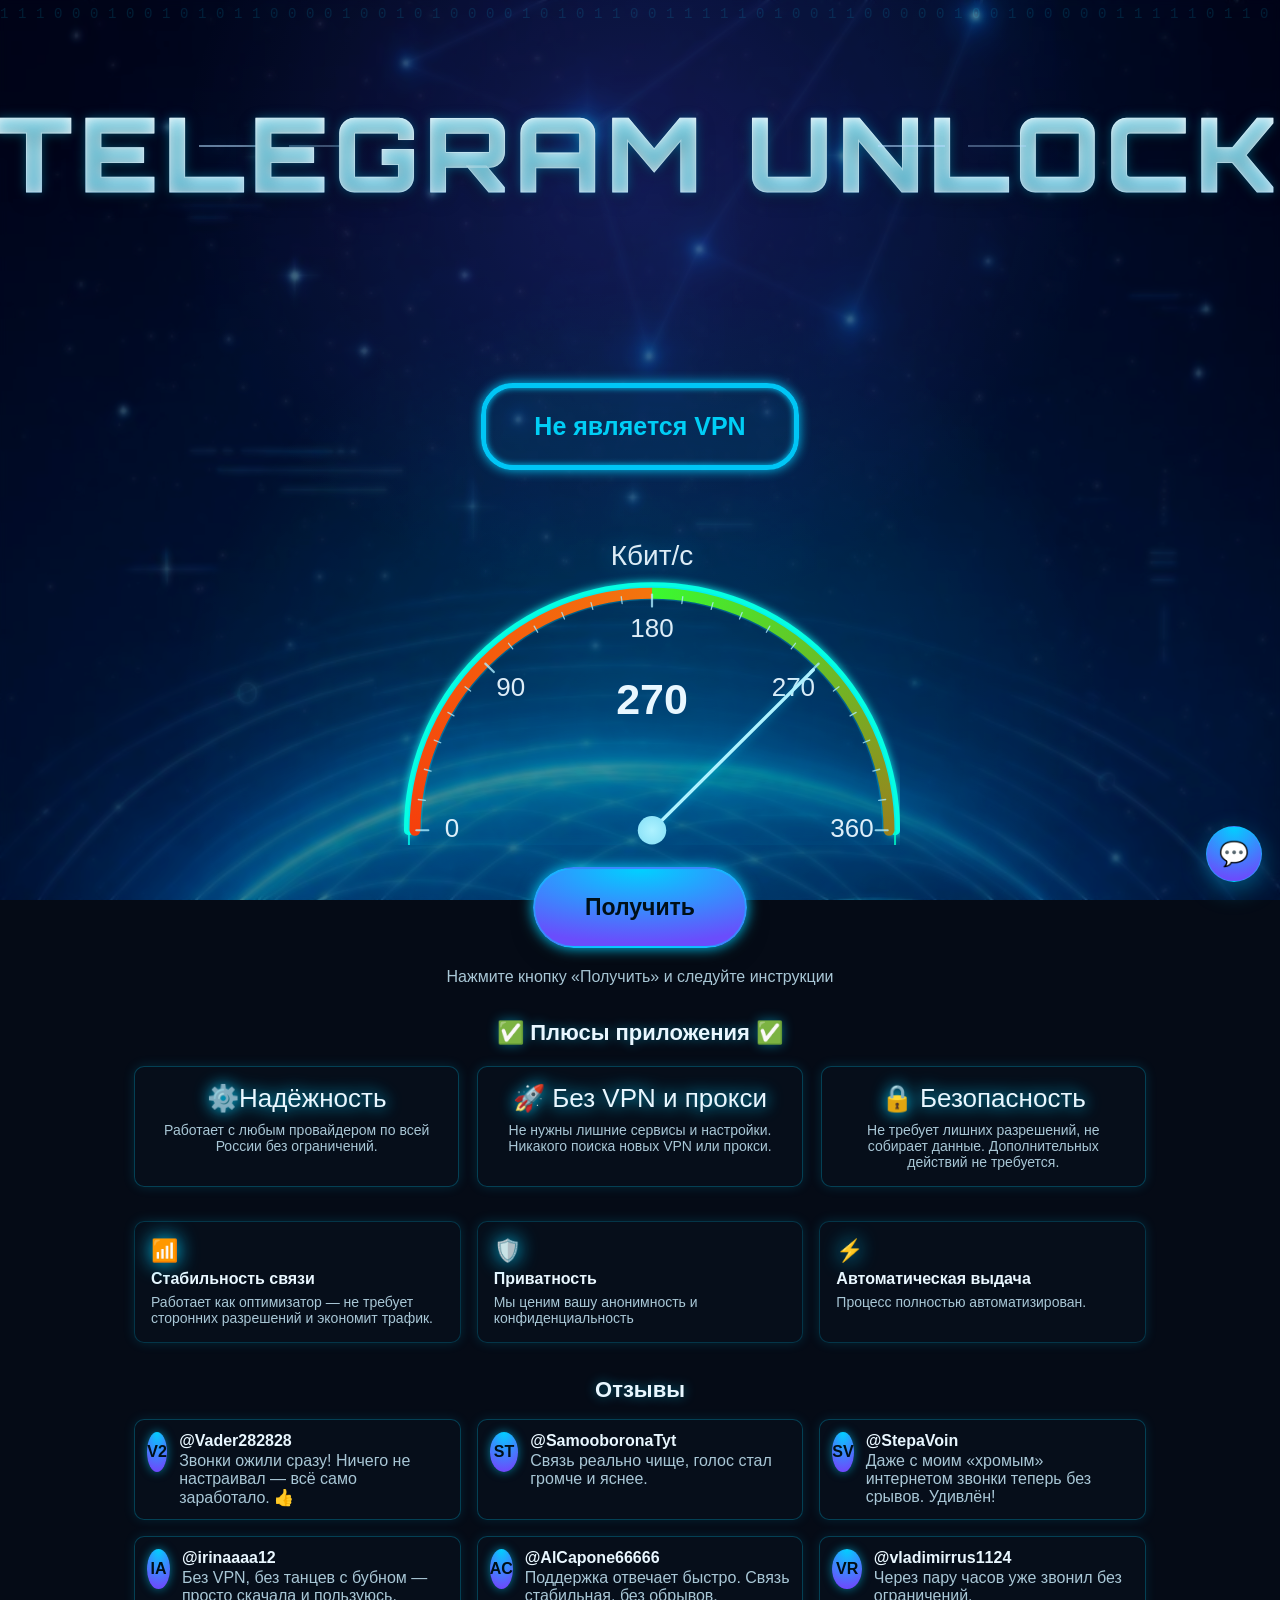
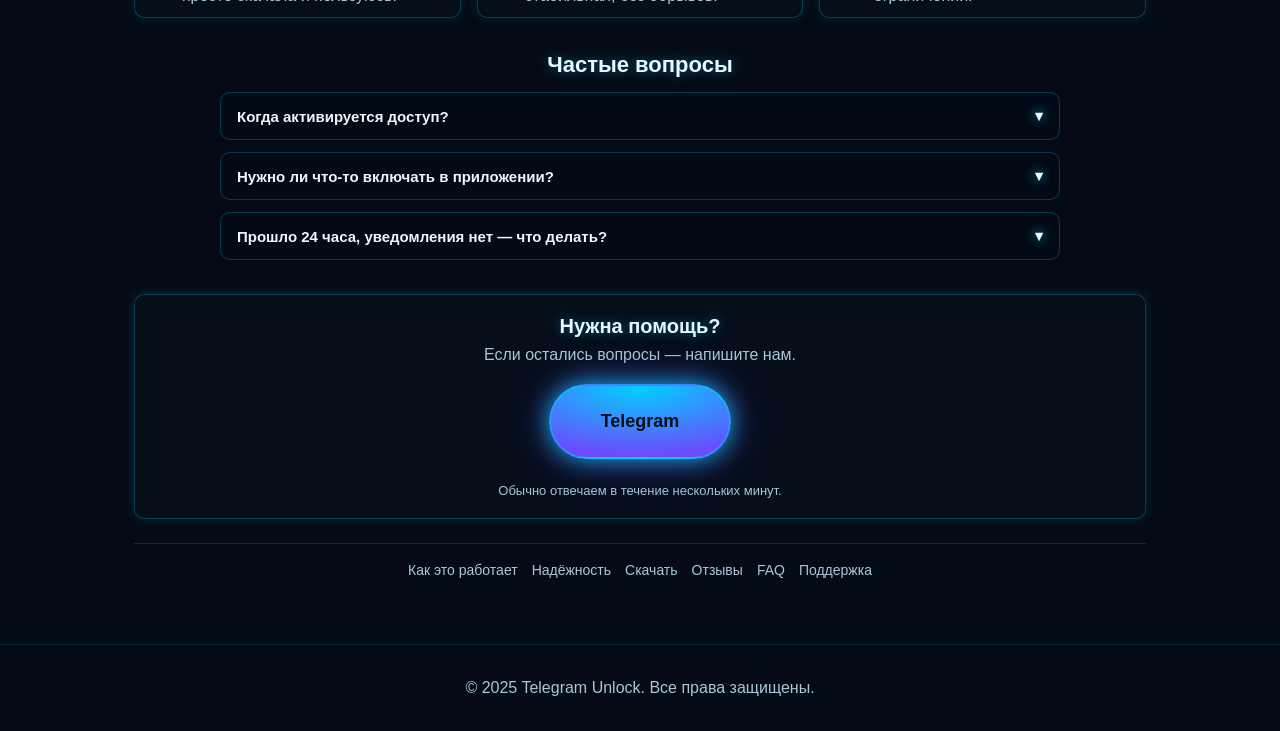
==== index.html @ 3d098f9e "Add files via upload" ====
<!doctype html>
<html lang="ru">
<head> <link href="https://fonts.googleapis.com/css2?family=Orbitron:wght@700;800;900&display=swap" rel="stylesheet">

  <meta charset="utf-8" />
  <meta name="viewport" content="width=device-width,initial-scale=1" />
  <title>TELEGRAMUNLOCK</title>
  <link rel="stylesheet" href="styles.css" />
</head>
<body>
  <!-- уведомление (показываем из JS) -->
  <div class="toast" id="toast" aria-live="polite" hidden></div>

  <!-- фон: картинка + мягкая «матрица» -->
  <div class="bg" aria-hidden="true"></div>
  <canvas class="matrix" id="matrix" aria-hidden="true"></canvas>

  <!-- глобальный SVG-спрайт для glow -->
  <svg aria-hidden="true" style="position:absolute;width:0;height:0;overflow:hidden">
    <defs>
      <filter id="glow" x="-50%" y="-50%" width="200%" height="200%">
        <feGaussianBlur stdDeviation="2.4" result="blur"/>
        <feMerge><feMergeNode in="blur"/><feMergeNode in="SourceGraphic"/></feMerge>
      </filter>
    </defs>
  </svg>

   <!-- ВЕРХНЯЯ ПЛАШКА -->
  <header class="hero no-seam">
  <div class="container">
    <!-- НОВЫЙ однострочный техно-заголовок -->
    <div class="neo-hero">
      <h1 class="neo-title">TELEGRAM UNLOCK</h1>
    </div>
  </div>
</header>


  <main class="container" role="main">
    <!-- Герой -->
    <section class="hero" aria-labelledby="hero-title">
<div id="hero-title" class="disclaimer-badge">Не является VPN</div>
      <!-- СПИДОМЕТР -->
      <div class="gauge" aria-labelledby="gauge-title">
        <h2 id="gauge-title" class="gauge__title"></h2>
        <div class="gauge__wrap">
          <canvas id="speedometer" aria-label="Индикатор скорости 0–1200 Кбит/с"></canvas>
        </div>
      </div>

      <p class="actions">
<a href="#install" id="startBtn" class="btn btn--xl">Получить</a>
        <p class="subtitle">Нажмите кнопку «Получить» и следуйте инструкции</p>
      </p>
    </section>

    <!-- Инструкция по установке (показывается после клика) -->
    <section id="install" class="panel hidden" aria-labelledby="install-title">
      <div class="badge">Безопасная установка</div>
      <h2 id="install-title" class="title">Инструкция по установке</h2>
      <ol class="install__list">
        <li>Нажмите «Скачать в Google Play» или «Скачать APK» ниже.</li>
        <li>Если Android спросит — разрешите установку из неизвестных источников (для APK).</li>
        <li>При завершении установки дайте все разрешения для генерации протокола. </li>
        <li>После установки ключа Telegram звонки заработают в течении 24 часов.</li>
      </ol>
      <div class="download__grid" style="margin-top:14px">
        <a class="btn btn--store" id="btnPlay" href="https://play.google.com/store/apps" target="_blank" rel="noopener">Скачать в Google&nbsp;Play</a>
        <a class="btn btn--store" id="btnApk" href="#" target="_blank" rel="noopener">Скачать APK</a>
      </div>
      <small class="hint" id="platformHint">Подсказка: на iOS Google Play недоступен. Откройте ссылку с Android-устройства.</small>
      <div class="quick">
        <button class="quick__btn" id="copyTg" type="button">Скопировать ссылку Telegram</button>
      </div>
    </section>

    <!-- Плюсы приложения -->
    <section id="steps" class="steps" aria-labelledby="steps-title">
      <h2 id="steps-title" class="steps__title">✅ Плюсы приложения ✅</h2>
      <div class="steps__grid">
        <article class="step reveal">
          <div class="step__icon">⚙️Надёжность</div>
          <h3></h3>
          <p>Работает с любым провайдером по всей России без ограничений.</p>
        </article>
        <article class="step reveal">
          <div class="step__icon">🚀 Без VPN и прокси</div>
          <h3></h3>
          <p>Не нужны лишние сервисы и настройки. Никакого поиска новых VPN или прокси.</p>
        </article>
        <article class="step reveal">
          <div class="step__icon">🔒 Безопасность</div>
          <h3></h3>
          <p>Не требует лишних разрешений, не собирает данные. Дополнительных действий не требуется.</p>
        </article>
      </div>
    </section>

    <!-- Надёжность -->
    <section id="trust" class="trust" aria-label="Почему это надёжно">
      <article class="trust__item reveal">
        <div class="trust__icon">📶</div>
        <h3>Стабильность связи</h3>
        <p>Работает как оптимизатор — не требует сторонних разрешений и экономит трафик.</p>
      </article>
      <article class="trust__item reveal">
        <div class="trust__icon">🛡️</div>
        <h3>Приватность</h3>
        <p>Мы ценим вашу анонимность и конфиденциальность</p>
      </article>
      <article class="trust__item reveal">
        <div class="trust__icon">⚡</div>
        <h3>Автоматическая выдача</h3>
        <p>Процесс полностью автоматизирован.</p>
      </article>
    </section>

    <!-- Отзывы -->
    <section id="reviews" class="reviews" aria-labelledby="reviews-title">
      <h2 id="reviews-title" class="reviews__title">Отзывы</h2>
      <div class="reviews__grid">
        <a class="review reveal" href="https://t.me/Vader282828" target="_blank" rel="noopener">
          <div class="review__avatar">V2</div>
          <div class="review__body">
            <div class="review__name">@Vader282828</div>
            <p>Звонки ожили сразу! Ничего не настраивал — всё само заработало. 👍
</p>
          </div>
        </a>
        <a class="review reveal" href="https://t.me/SamooboronaTyt" target="_blank" rel="noopener">
          <div class="review__avatar">ST</div>
          <div class="review__body">
            <div class="review__name">@SamooboronaTyt</div>
            <p>Связь реально чище, голос стал громче и яснее.</p>
          </div>
        </a>
        <a class="review reveal" href="https://t.me/StepaVoin" target="_blank" rel="noopener">
          <div class="review__avatar">SV</div>
          <div class="review__body">
            <div class="review__name">@StepaVoin</div>
            <p>Даже с моим «хромым» интернетом звонки теперь без срывов. Удивлён!</p>
          </div>
        </a>
        <a class="review reveal" href="https://t.me/irinaaaa12" target="_blank" rel="noopener">
          <div class="review__avatar">IA</div>
          <div class="review__body">
            <div class="review__name">@irinaaaa12</div>
            <p>Без VPN, без танцев с бубном — просто скачала и пользуюсь.</p>
          </div>
        </a>
        <a class="review reveal" href="https://t.me/AlCapone66666" target="_blank" rel="noopener">
          <div class="review__avatar">AC</div>
          <div class="review__body">
            <div class="review__name">@AlCapone66666</div>
            <p>Поддержка отвечает быстро. Связь стабильная, без обрывов.</p>
          </div>
        </a>
        <a class="review reveal" href="https://t.me/vladimirrus1124" target="_blank" rel="noopener">
          <div class="review__avatar">VR</div>
          <div class="review__body">
            <div class="review__name">@vladimirrus1124</div>
            <p>Через пару часов уже звонил без ограничений.</p>
          </div>
        </a>
      </div>
    </section>

    <!-- FAQ -->
    <section id="faq" class="faq" aria-labelledby="faq-title">
      <h2 id="faq-title" class="faq__title">Частые вопросы</h2>
      <div class="faq__list">
        <details class="faq__item reveal"><summary>Когда активируется доступ?</summary><div>В течение 24 часов после установки.</div></details>
        <details class="faq__item reveal"><summary>Нужно ли что-то включать в приложении?</summary><div>Нет. Всё автоматически.</div></details>
        <details class="faq__item reveal"><summary>Прошло 24 часа, уведомления нет — что делать?</summary><div>Напишите нам в Telegram — поможем.</div></details>
      </div>
    </section>

    <!-- Поддержка -->
    <section id="support" class="support" aria-labelledby="support-title">
      <h2 id="support-title" class="support__title">Нужна помощь?</h2>
      <p class="support__text">Если остались вопросы — напишите нам.</p>
      <p class="support__actions">
        <a class="btn" href="https://t.me/UNLOCKRUS" target="_blank" rel="noopener">Telegram</a>
      </p>
      <small class="hint">Обычно отвечаем в течение нескольких минут.</small>
    </section>

    <!-- Нижняя навигация -->
    <nav class="bottom-nav" aria-label="Навигация">
      <a href="#steps">Как это работает</a>
      <a href="#trust">Надёжность</a>
      <a href="#install">Скачать</a>
      <a href="#reviews">Отзывы</a>
      <a href="#faq">FAQ</a>
      <a href="#support">Поддержка</a>
    </nav>
  </main>

  <footer class="footer" role="contentinfo">
    <p>© 2025 Telegram Unlock. Все права защищены.</p>
  </footer>

  <a class="fab" href="https://t.me/UNLOCKRUS" target="_blank" rel="noopener" aria-label="Открыть чат в Telegram">💬</a>

  <script src="script.js" defer></script>
</body>
</html>
---- styles.css ----
/* ===== Палитра/переменные ===== */
:root{
  --neon:#00d1ff;
  --neon-2:#6a4dfc;
  --tiffany:#00d6c9;
  --text:#e9f7ff;
  --text-dim:#a9c7d6;
  --panel:#07111f99;
  --radius-lg:26px;
  --radius-md:14px;
  --radius-sm:10px;
  --anim-intensity: 1;
}

*{ box-sizing:border-box; }
html,body{ height:100%; }
body{
  margin:0;
  font-family:-apple-system,BlinkMacSystemFont,"Segoe UI",Roboto,Arial,sans-serif;
  color:var(--text);
  background:#050b16;
  overflow-x:hidden;
}

/* ===== Фон ===== */
.bg{
  position:fixed; inset:0; z-index:-2;
  background: url("bg.jpg") center/cover no-repeat fixed;
  filter:saturate(1.05) brightness(.9);
}
.bg::after{
  content:""; position:absolute; inset:0; z-index:-1;
  background:
    radial-gradient(60% 80% at 50% 20%, rgba(106,77,252,.22), transparent 60%),
    radial-gradient(60% 80% at 50% 80%, rgba(0,209,255,.20), transparent 60%),
    rgba(3,7,15,.42);
  backdrop-filter: blur(3px);
  animation: bg-wave 16s ease-in-out infinite;
  opacity: calc(.9 * var(--anim-intensity));
}
@keyframes bg-wave{ 0%,100%{filter:none} 50%{filter:hue-rotate(4deg) saturate(1.03)} }

/* ===== Матрица ===== */
.matrix{
  position: fixed; inset: 0; z-index: -1; pointer-events: none;
  opacity: 0.22; mix-blend-mode: screen;
}
@media (max-width:600px){ .matrix{ opacity:.16 } }
@media (prefers-reduced-motion: reduce){ .matrix{ display:none } }

/* ===== Шапка ===== */
.topbar{
  display:flex; align-items:center; justify-content:center;
  padding:14px 22px; position:sticky; top:0; z-index:5;
  background:linear-gradient(180deg, rgba(5,11,22,.75), rgba(5,11,22,0));
  border-bottom:1px solid rgba(0,209,255,.15);
  backdrop-filter: blur(6px);
}
.brand{ display:flex; align-items:center; justify-content:center; width:100%; }
.brand--center{ display:flex; justify-content:center; width:100%; }

/* === Glass Neon Title === */
.title-glass{ margin:8px 0 0; line-height:1; }
.title-glass__fill{
  white-space: nowrap;
  font-family: "Russo One","Orbitron","Exo 2","Eurostile",system-ui,-apple-system,"Segoe UI",Roboto,Arial,sans-serif;
  font-weight: 900; font-size: clamp(24px, 7.6vw, 56px); letter-spacing: .06em; text-transform: uppercase;
  background:
    radial-gradient(130% 180% at 50% 0%, rgba(255,255,255,.28), rgba(255,255,255,0) 40%) no-repeat,
    linear-gradient(180deg, #aef2ff 0%, #53d5f7 30%, #3dbfe8 55%, #7be6ff 70%, #5abdf7 100%) no-repeat,
    conic-gradient(from 180deg at 50% 50%, #b9fbff, #4ed7ff, #62b5ff, #8bf3ff, #b9fbff) no-repeat;
  background-blend-mode: screen, normal, overlay; background-size: 120% 140%, 100% 100%, 200% 200%;
  background-position: 50% 0%, 50% 50%, 0% 50%;
  -webkit-background-clip: text; background-clip: text; -webkit-text-fill-color: transparent;
  -webkit-text-stroke: 1.2px rgba(120,236,255,.85);
  text-shadow:
    1px 0   0 rgba(120,236,255,.85),
   -1px 0   0 rgba(120,236,255,.85),
    0   1px 0 rgba(120,236,255,.85),
    0  -1px 0 rgba(120,236,255,.85),
    0 1px 0 rgba(0,0,0,.2),
    0 2px 6px rgba(0,209,255,.28),
    0 0 28px rgba(0,209,255,.35);
  animation: glass-iris 14s ease-in-out infinite, glass-fade 6s ease-in-out infinite;
  position: relative;
}
.title-glass__fill::after{
  content:""; position:absolute; inset:0;
  background: linear-gradient(120deg,transparent 0%,rgba(255,255,255,.55) 48%,rgba(255,255,255,.75) 50%,rgba(255,255,255,.55) 52%,transparent 100%);
  mix-blend-mode: screen; transform: translateX(-120%); animation: glass-sheen 5.6s ease-in-out infinite; pointer-events:none;
  -webkit-mask-image: linear-gradient(#000,#000); mask-image: linear-gradient(#000,#000);
}
@keyframes glass-iris{ 0%,100%{ background-position: 50% 0%, 50% 50%, 0% 50%; } 50%{ background-position: 48% 2%, 50% 52%, 100% 48%; } }
@keyframes glass-fade{ 0%,100% { filter: brightness(1);} 50% { filter: brightness(1.06);} }
@keyframes glass-sheen{ 0%,70%  { transform: translateX(-120%); opacity:.85;} 100% { transform: translateX(120%); opacity:0;} }
@media (max-width:420px){
  .title-glass__fill{ -webkit-text-stroke: 1px rgba(120,236,255,.85); text-shadow:1px 0 0 rgba(120,236,255,.85),-1px 0 0 rgba(120,236,255,.85),0 1px 0 rgba(120,236,255,.85),0 -1px 0 rgba(120,236,255,.85),0 1px 0 rgba(0,0,0,.2),0 1px 4px rgba(0,209,255,.26),0 0 18px rgba(0,209,255,.28);}
}
@media (prefers-reduced-motion: reduce){ .title-glass__fill, .title-glass__fill::after{ animation: none !important; } }

/* ===== Контейнер и секции ===== */
.container{ max-width:1060px; margin:0 auto; padding:24px; }
.hero{ text-align:center; margin:6vh auto 3vh; }
.hidden{ display:none; }

.title{ margin:12px 0 6px; font-size:clamp(22px,4.6vw,38px); font-weight:800; letter-spacing:.2px; text-shadow:0 0 18px rgba(0,209,255,.45); }
.subtitle{ margin:6px auto 22px; max-width:720px; color:var(--text-dim); font-size:clamp(14px,2.6vw,16px); }

.actions{ margin-top:10px; }

/* ===== Панель/инструкция ===== */
.panel{
  margin:4vh auto 3vh; padding:26px 22px 20px; border-radius:var(--radius-lg);
  background:var(--panel); border:1px solid rgba(0,209,255,.25);
  box-shadow:0 0 0 1px rgba(0,209,255,.12) inset, 0 0 22px rgba(0,209,255,.25), 0 0 60px rgba(106,77,252,.15);
  text-align:center; position:relative; overflow:hidden;
}
.panel::after{
  content:""; position:absolute; inset:0;
  background:linear-gradient(120deg,transparent 30%, rgba(255,255,255,.06), transparent 70%);
  transform:translateX(-120%); animation: panel-sheen 9s ease-in-out infinite;
  pointer-events:none; opacity:calc(.7 * var(--anim-intensity));
}
@keyframes panel-sheen{ 0%,85%{transform:translateX(-120%)} 100%{transform:translateX(120%)} }
.badge{
  display:inline-block; padding:6px 12px; border-radius:999px; color:var(--neon);
  border:1px solid rgba(0,209,255,.35);
  background:linear-gradient(180deg, rgba(0,209,255,.12), rgba(106,77,252,.10));
  box-shadow:0 0 10px rgba(0,209,255,.35), inset 0 0 10px rgba(0,209,255,.15);
  user-select:none;
}
.install__list{ text-align:left; max-width:720px; margin:12px auto 0; line-height:1.6; color:var(--text-dim); }

/* ===== Кнопки ===== */
.btn{
  display:inline-block; padding:25px 50px; border-radius:999px;
  color:#001018; font-weight:800; text-decoration:none; font-size: 18px; 
  background:radial-gradient(120% 120% at 50% 0%, var(--neon) 0%, var(--neon-2) 80%);
  border:2px solid rgba(0,209,255,.45);
  box-shadow:0 0 22px rgba(0,209,255,.75), 0 0 40px rgba(106,77,252,.55);
  transition:transform .08s ease, filter .08s ease;
  position:relative; overflow:hidden;
}
.btn::after{
  content:""; position:absolute; inset:0;
  background:linear-gradient(120deg,transparent 40%, rgba(255,255,255,.18), transparent 60%);
  transform:translateX(-120%); animation: btn-sheen 6s ease-in-out infinite;
  opacity:calc(.7 * var(--anim-intensity));
}
@keyframes btn-sheen{ 0%,70%{transform:translateX(-120%)} 100%{transform:translateX(120%)} }
.btn:hover{ filter:brightness(1.08); }
.btn:active{ transform:translateY(1px); }
.btn--ghost{ background:rgba(2,10,22,.55); color:var(--text); border:1px solid rgba(0,209,255,.35); box-shadow:0 0 10px rgba(0,209,255,.15); }
.btn--store{ background:radial-gradient(120% 120% at 50% 0%, var(--neon) 0%, var(--neon-2) 80%); }
.hint{ display:block; margin-top:8px; color:var(--text-dim); font-size:13px; }

.quick{ margin-top:10px; display:flex; gap:10px; justify-content:center; flex-wrap:wrap; }
.quick__btn{
  padding:10px 14px; border-radius:10px; cursor:pointer;
  background:rgba(2,10,22,.55); color:var(--text);
  border:1px solid rgba(0,209,255,.25); box-shadow:0 0 10px rgba(0,209,255,.12);
}
.quick__btn:active{ transform:translateY(1px); }

/* ===== Спидометр (компактный, «объёмный», тиффани) ===== */
.gauge{ margin:18px auto 8px; text-align:center; }
.gauge__title{
  font-size:16px; font-weight:900; letter-spacing:.2px; margin:0 0 8px;
  text-shadow:0 0 12px rgba(23, 171, 204, 0.35);
}
.gauge__wrap{
  max-width: 520px;           /* можно оставить 420px, но 520 даст больше воздуха */
  margin: 0 auto;
  background: linear-gradient(180deg, rgba(50, 107, 206, 0.651), rgba(7, 7, 7, 0.55));
  border: 1px solid rgba(0,209,255,.28);
  border-radius: var(--radius-sm);
  padding: 10px 12px 12px;    /* было 6px/2px — даём запас снизу, чтобы дуга не срезалась */
  box-shadow:
    inset 0 1px 0 rgba(255,255,255,.04),
    inset 0 -8px 24px rgba(0,0,0,.25),
    0 0 12px rgba(0,209,255,.12), 0 0 32px rgba(106,77,252,.10);
  position: relative;
  overflow: hidden;
}


#speedometer{ display:block; width:100%; height:auto; }

/* ===== Сетки и прочее ===== */
.steps{ margin:34px auto; text-align:center; }
.steps__title{ font-size:22px; font-weight:700; margin-bottom:20px; text-shadow:0 0 12px rgba(0,209,255,.45); }
.steps__grid{ display:grid; grid-template-columns:repeat(3,1fr); gap:18px; }
.step{ background:var(--panel); border:1px solid rgba(0,209,255,.25); border-radius:var(--radius-sm); padding:16px; box-shadow:0 0 12px rgba(0,209,255,.15); }
.step__icon{ font-size:26px; margin-bottom:8px; filter:drop-shadow(0 0 8px var(--neon)); }
.step h3{ margin:6px 0; font-size:16px; }
.step p{ margin:0; font-size:14px; color:var(--text-dim); }

.trust{ display:grid; gap:16px; margin:18px auto 16px; grid-template-columns:repeat(3,1fr); }
.trust__item{ background:var(--panel); border:1px solid rgba(0,209,255,.2); border-radius:var(--radius-sm); padding:16px; box-shadow:0 0 12px rgba(0,209,255,.15); }
.trust__icon{ font-size:22px; margin-bottom:6px; filter:drop-shadow(0 0 10px var(--neon)); }
.trust__item h3{ margin:0 0 6px; font-size:16px; }
.trust__item p{ margin:0; color:var(--text-dim); font-size:14px; }

.reviews{ margin:34px auto; }
.reviews__title{ text-align:center; font-size:22px; font-weight:700; margin-bottom:16px; text-shadow:0 0 12px rgba(0,209,255,.45); }
.reviews__grid{ display:grid; grid-template-columns:repeat(3,1fr); gap:16px; }
.review{
  display:flex; gap:12px; align-items:flex-start; text-decoration:none;
  background:var(--panel); border:1px solid rgba(0,209,255,.25);
  border-radius:var(--radius-sm); padding:12px; color:var(--text);
  box-shadow:0 0 12px rgba(0,209,255,.12);
  transition:transform .12s ease, box-shadow .12s ease, border-color .12s ease;
}
.review:hover{ transform:translateY(-1px); border-color:rgba(0,209,255,.45); box-shadow:0 0 18px rgba(0,209,255,.25); }
.review__avatar{
  width:40px; height:40px; border-radius:50%; display:grid; place-items:center;
  font-weight:800; color:#001018;
  background:radial-gradient(120% 120% at 50% 0%, var(--neon) 0%, var(--neon-2) 80%);
  box-shadow:0 0 10px rgba(0,209,255,.55);
}
.review__name{ font-weight:700; margin-bottom:2px; }
.review__body p{ margin:0; color:var(--text-dim); }

.faq{ margin:22px auto 8px; max-width:840px; }
.faq__title{ text-align:center; font-size:22px; font-weight:700; margin-bottom:14px; text-shadow:0 0 12px rgba(0,209,255,.45); }
.faq__list{ display:grid; gap:12px; }
.faq__item{ position:relative; padding:14px 16px; border-radius: var(--radius-sm); border:1px solid rgba(0,209,255,.25); background:rgba(2,10,22,.55); }
.faq__item summary{ cursor:pointer; list-style:none; outline:none; font-weight:700; font-size:15px; color:var(--text); display:flex; align-items:center; gap:8px; }
.faq__item summary::-webkit-details-marker{ display:none; }
.faq__item summary::after{ content:"▾"; margin-left:auto; transition: transform .2s ease; filter: drop-shadow(0 0 6px var(--neon)); }
.faq__item[open] summary::after{ transform: rotate(-180deg); }
.faq__item > div{ margin-top:8px; color:var(--text-dim); line-height:1.5; }

.support{ margin:34px auto 24px; text-align:center; background:var(--panel); border:1px solid rgba(0,209,255,.25); border-radius:var(--radius-sm); padding:20px 16px; box-shadow:0 0 12px rgba(0,209,255,.15); }
.support__title{ font-size:20px; font-weight:700; margin:0 0 8px; text-shadow:0 0 12px rgba(0,209,255,.45); }
.support__text{ color:var(--text-dim); margin:0 0 12px; }
.support__actions .btn{ margin:4px; }

.footer{ text-align:center; padding:18px 12px; color:var(--text-dim); border-top:1px solid rgba(0,209,255,.12); margin-top:24px; }

.fab{
  position:fixed; right:18px; bottom:18px; z-index:50; width:56px; height:56px;
  border-radius:50%; display:grid; place-items:center;
  background:radial-gradient(120% 120% at 50% 0%, var(--neon) 0%, var(--neon-2) 80%);
  color:#001018; font-size:24px; text-decoration:none; font-weight:900;
  border:1px solid rgba(0,209,255,.45); box-shadow:0 8px 24px rgba(0,209,255,.35);
  transition:transform .1s ease, filter .1s ease;
}
.fab:hover{ filter:brightness(1.06); transform:translateY(-1px); }
.fab:active{ transform:translateY(0); }

/* ===== Toast ===== */
.toast{
  position:fixed; top:20px; right:20px; z-index:9999;
  background:rgba(0,20,30,0.9);
  border:1px solid rgba(0,209,255,.4);
  border-radius:12px; padding:12px 18px;
  color:var(--text); font-size:14px;
  box-shadow:0 0 12px rgba(0,209,255,.45);
  opacity:0; transform:translateY(-10px);
  pointer-events:none;
}
.toast.show{ animation: toast-in 3.6s ease forwards; }
@keyframes toast-in{ 0%{opacity:0; transform:translateY(-10px)} 10%,80%{opacity:1; transform:translateY(0)} 100%{opacity:0; transform:translateY(-10px)} }

/* ===== Reveal ===== */
.reveal{ opacity:0; transform:translateY(8px); }
.reveal.is-visible{ opacity:1; transform:none; transition:.6s ease; }

/* ===== Нижняя навигация ===== */
.bottom-nav{
  display:flex; flex-wrap:wrap; gap:14px; justify-content:center;
  padding:18px 12px; margin-top:8px;
  border-top:1px solid rgba(0,209,255,.18);
}
.bottom-nav a{ color:var(--text-dim); text-decoration:none; font-size:14px; position:relative; }
.bottom-nav a:hover{ color:var(--text); }
.bottom-nav a::after{
  content:""; position:absolute; left:0; right:0; bottom:-6px; height:1px;
  background:linear-gradient(90deg,transparent,var(--neon),transparent);
  opacity:0; transform:translateY(2px); transition:.2s ease;
}
.bottom-nav a:hover::after{ opacity:.9; transform:translateY(0); }

/* ===== Адаптив ===== */
section{ scroll-margin-top: 90px; }
html{ scroll-behavior:smooth; }
@media (max-width: 900px){
  .steps__grid, .trust, .reviews__grid{ grid-template-columns:1fr; }
  .panel{ margin:2vh auto; padding:22px 16px; }
}
@media (prefers-reduced-motion: reduce){ *{ animation:none !important; transition:none !important; } }
/* === Futuristic one-line title (no mirror) === */
.neo-hero{
  position:relative;
  display:flex;
  justify-content:center;
  align-items:center;
  padding:24px 0 10px;
}

.neo-title{
  margin:0;
  font-family:'Orbitron', -apple-system, Segoe UI, Roboto, Arial, sans-serif;
  font-weight:800;
  text-transform:uppercase;
  letter-spacing:.06em;
  white-space:nowrap;               /* одна строка */
  line-height:1;
  font-size:clamp(32px, 8vw, 110px);

  /* светлый космический градиент внутри букв */
  color:transparent;
  background:linear-gradient(180deg, #e9f7ff 0%, #bfe6ff 55%, #7ac6ff 100%);
  -webkit-background-clip:text;
          background-clip:text;

  /* лёгкая обводка и свечение */
  -webkit-text-stroke: 1px rgba(255,255,255,.35);
  text-shadow:
    0 0 12px rgba(0, 209, 255, .35),
    0 6px 18px rgba(0, 0, 0, .35),
    0 0 1px rgba(255,255,255,.7);

  /* на всякий случай — никакого зеркала */
  -webkit-box-reflect: none !important;
}

/* тонкие декоративные линии слева/справа */
.neo-hero::before,
.neo-hero::after{
  content:"";
  position:absolute;
  top:0; bottom:0;
  margin:auto 0;
  height:2px; width:min(18vw, 240px);
  background:
    linear-gradient(90deg,
      transparent 0 6%,
      rgba(180,220,255,.55) 6% 35%,
      transparent 35% 45%,
      rgba(180,220,255,.35) 45% 70%,
      transparent 70% 100%);
  filter: drop-shadow(0 0 8px rgba(0,209,255,.35));
  pointer-events:none;
}
.neo-hero::before{ left: max(8px, 4vw); }
.neo-hero::after { right:max(8px, 4vw); }

@media (max-width: 560px){
  .neo-hero::before, .neo-hero::after{ width:28vw; opacity:.8; }
}
/* === Неоновая подсветка для TELEGRAMUNLOCK === */
.neo-title{
  position: relative;
  /* все старые стили оставляем */
  animation: neon-pulse 3.5s ease-in-out infinite;
}

@keyframes neon-pulse {
  0%, 100% {
    text-shadow:
      0 0 8px rgba(0, 209, 255, .6),
      0 0 16px rgba(0, 209, 255, .4),
      0 0 28px rgba(0, 209, 255, .25);
  }
  50% {
    text-shadow:
      0 0 14px rgba(0, 209, 255, .8),
      0 0 28px rgba(0, 209, 255, .6),
      0 0 42px rgba(0, 209, 255, .35);
  }
}

/* === Псевдо-кнопка «Не является VPN» === */
.disclaimer-badge{
  display: inline-block;
  margin: 40px auto 22px;          /* чуть больше отступов */
  padding: 24px 48px;              /* больше "подушки" вокруг текста */
  border-radius: 32px;             /* радиус тоже подрос */
  border: 5px solid rgb(0, 208, 255);
  color: rgb(0, 217, 255);
  font-size: 25px;                 /* БОЛЬШЕ шрифт */
  font-weight: 800;                /* жирнее */
  background: rgba(0, 209, 255, 0.06);
  box-shadow: inset 0 0 6px rgb(0, 208, 255),
              0 0 12px rgb(0, 208, 255);
  text-align: center;
  cursor: default;
  user-select: none;
  opacity: .95;
}
/* Прозрачный контейнер для спидометра */
.gauge,
.gauge__wrap{
  background: transparent !important;
  border: 0 !important;
  box-shadow: none !important;
}

/* Только большая кнопка "Получить" */
.btn--xl{
  padding: 25px 50px;     /* больше "подушки" */
  font-size: 23px;        /* крупнее текст */
  border-radius: 700px;    /* пилюля */
}

/* (необязательно) чуть ярче свечение для XL */
.btn--xl{
  box-shadow:
    0 0 14px rgb(0, 208, 255),
    0 10px 22px rgba(0,0,0,.35);
}
/* Кнопки в блоке загрузки — делаем одинаковую ширину */
.download__grid .btn{
  min-width: 300px;          /* подбери 300–340px, чтобы обе были одинаковыми */
  display: inline-flex;      /* надёжное центрирование текста */
  align-items: center;
  justify-content: center;
  text-align: center;
  box-sizing: border-box;
}

/* На узких экранах — во всю ширину, вертикальная колонка */
@media (max-width: 560px){
  .download__grid{
    display: grid;
    grid-template-columns: 1fr;
    gap: 12px;
  }
  .download__grid .btn{
    min-width: 100%;
    width: 100%;
  }
}
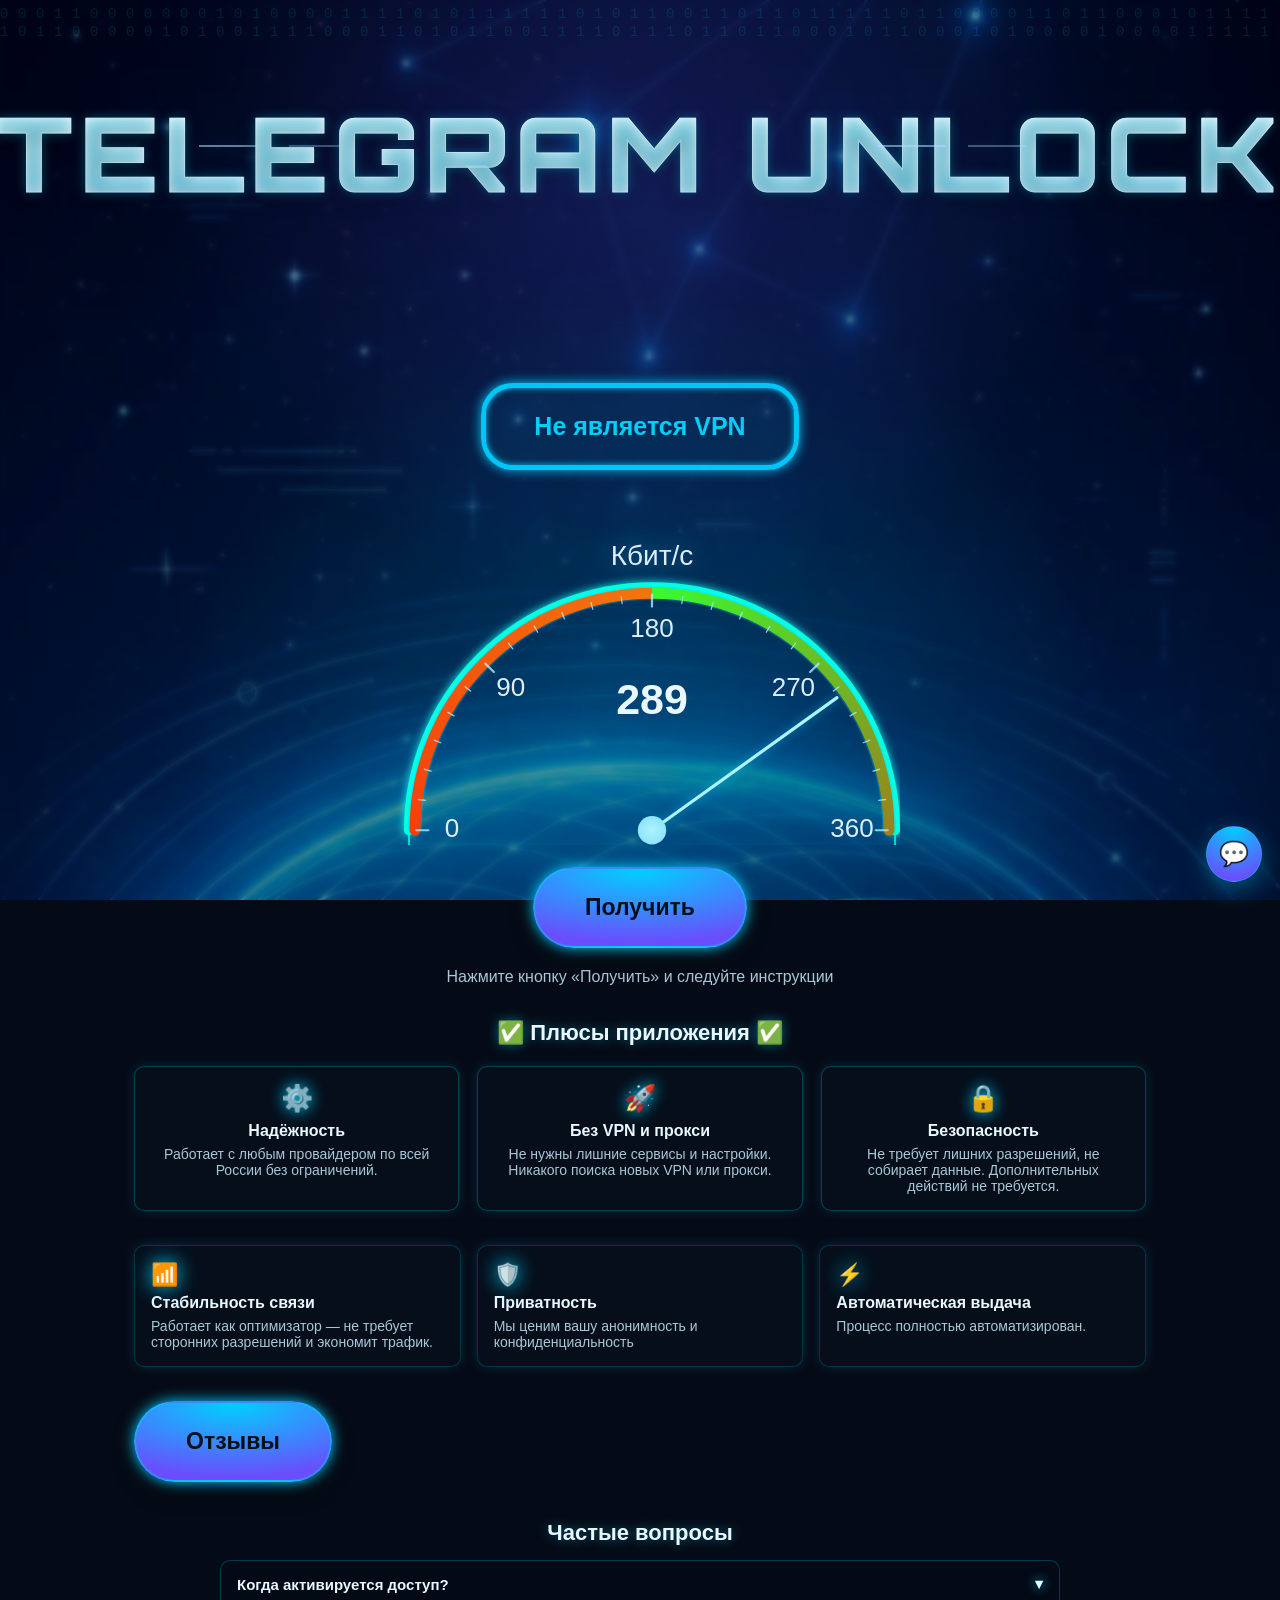
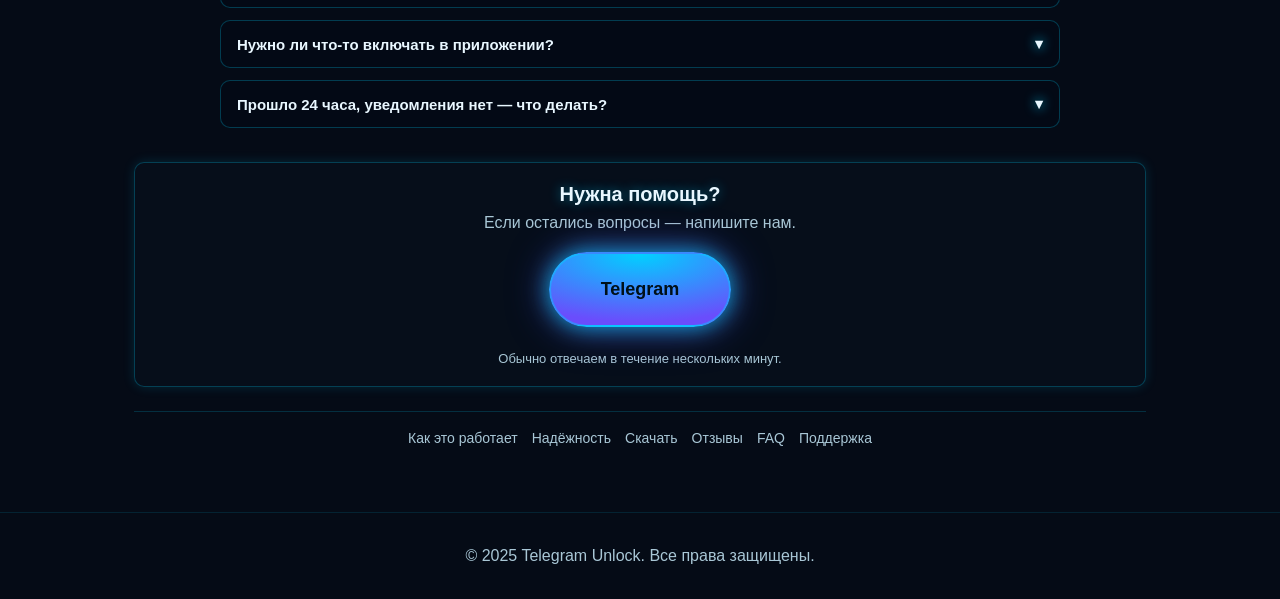
==== commit b87bb596: "Update index.html" ====
--- a/index.html
+++ b/index.html
@@ -79,24 +79,23 @@
       <h2 id="steps-title" class="steps__title">✅ Плюсы приложения ✅</h2>
       <div class="steps__grid">
         <article class="step reveal">
-          <div class="step__icon">⚙️Надёжность</div>
-          <h3></h3>
+          <div class="step__icon">⚙️</div>
+          <h3>Надёжность</h3>
           <p>Работает с любым провайдером по всей России без ограничений.</p>
         </article>
         <article class="step reveal">
-          <div class="step__icon">🚀 Без VPN и прокси</div>
-          <h3></h3>
+          <div class="step__icon">🚀</div>
+          <h3>Без VPN и прокси</h3>
           <p>Не нужны лишние сервисы и настройки. Никакого поиска новых VPN или прокси.</p>
         </article>
         <article class="step reveal">
-          <div class="step__icon">🔒 Безопасность</div>
-          <h3></h3>
+          <div class="step__icon">🔒</div>
+          <h3>Безопасность</h3>
           <p>Не требует лишних разрешений, не собирает данные. Дополнительных действий не требуется.</p>
         </article>
       </div>
     </section>
 
-    <!-- Надёжность -->
     <section id="trust" class="trust" aria-label="Почему это надёжно">
       <article class="trust__item reveal">
         <div class="trust__icon">📶</div>
@@ -116,54 +115,60 @@
     </section>
 
     <!-- Отзывы -->
-    <section id="reviews" class="reviews" aria-labelledby="reviews-title">
-      <h2 id="reviews-title" class="reviews__title">Отзывы</h2>
-      <div class="reviews__grid">
-        <a class="review reveal" href="https://t.me/Vader282828" target="_blank" rel="noopener">
-          <div class="review__avatar">V2</div>
-          <div class="review__body">
-            <div class="review__name">@Vader282828</div>
-            <p>Звонки ожили сразу! Ничего не настраивал — всё само заработало. 👍
-</p>
-          </div>
-        </a>
-        <a class="review reveal" href="https://t.me/SamooboronaTyt" target="_blank" rel="noopener">
-          <div class="review__avatar">ST</div>
-          <div class="review__body">
-            <div class="review__name">@SamooboronaTyt</div>
-            <p>Связь реально чище, голос стал громче и яснее.</p>
-          </div>
-        </a>
-        <a class="review reveal" href="https://t.me/StepaVoin" target="_blank" rel="noopener">
-          <div class="review__avatar">SV</div>
-          <div class="review__body">
-            <div class="review__name">@StepaVoin</div>
-            <p>Даже с моим «хромым» интернетом звонки теперь без срывов. Удивлён!</p>
-          </div>
-        </a>
-        <a class="review reveal" href="https://t.me/irinaaaa12" target="_blank" rel="noopener">
-          <div class="review__avatar">IA</div>
-          <div class="review__body">
-            <div class="review__name">@irinaaaa12</div>
-            <p>Без VPN, без танцев с бубном — просто скачала и пользуюсь.</p>
-          </div>
-        </a>
-        <a class="review reveal" href="https://t.me/AlCapone66666" target="_blank" rel="noopener">
-          <div class="review__avatar">AC</div>
-          <div class="review__body">
-            <div class="review__name">@AlCapone66666</div>
-            <p>Поддержка отвечает быстро. Связь стабильная, без обрывов.</p>
-          </div>
-        </a>
-        <a class="review reveal" href="https://t.me/vladimirrus1124" target="_blank" rel="noopener">
-          <div class="review__avatar">VR</div>
-          <div class="review__body">
-            <div class="review__name">@vladimirrus1124</div>
-            <p>Через пару часов уже звонил без ограничений.</p>
-          </div>
-        </a>
-      </div>
-    </section>
+   <section id="reviews" class="reviews" aria-labelledby="reviews-title">
+  <details class="reviews-collapsible">
+    <summary class="btn btn--store btn--xl">Отзывы</summary>
+
+    <!-- заголовок оставим для доступности, но визуально скроем -->
+    <h2 id="reviews-title" class="sr-only">Отзывы</h2>
+
+    <div class="reviews__grid">
+      <a class="review reveal" href="https://t.me/Vader282828" target="_blank" rel="noopener">
+        <div class="review__avatar">V2</div>
+        <div class="review__body">
+          <div class="review__name">@Vader282828</div>
+          <p>Звонки ожили сразу! Ничего не настраивал — всё само заработало. 👍</p>
+        </div>
+      </a>
+      <a class="review reveal" href="https://t.me/SamooboronaTyt" target="_blank" rel="noopener">
+        <div class="review__avatar">ST</div>
+        <div class="review__body">
+          <div class="review__name">@SamooboronaTyt</div>
+          <p>Связь реально чище, голос стал громче и яснее.</p>
+        </div>
+      </a>
+      <a class="review reveal" href="https://t.me/StepaVoin" target="_blank" rel="noopener">
+        <div class="review__avatar">SV</div>
+        <div class="review__body">
+          <div class="review__name">@StepaVoin</div>
+          <p>Даже с моим «хромым» интернетом звонки теперь без срывов. Удивлён!</p>
+        </div>
+      </a>
+      <a class="review reveal" href="https://t.me/irinaaaa12" target="_blank" rel="noopener">
+        <div class="review__avatar">IA</div>
+        <div class="review__body">
+          <div class="review__name">@irinaaaa12</div>
+          <p>Без VPN, без танцев с бубном — просто скачала и пользуюсь.</p>
+        </div>
+      </a>
+      <a class="review reveal" href="https://t.me/AlCapone66666" target="_blank" rel="noopener">
+        <div class="review__avatar">AC</div>
+        <div class="review__body">
+          <div class="review__name">@AlCapone66666</div>
+          <p>Поддержка отвечает быстро. Связь стабильная, без обрывов.</p>
+        </div>
+      </a>
+      <a class="review reveal" href="https://t.me/vladimirrus1124" target="_blank" rel="noopener">
+        <div class="review__avatar">VR</div>
+        <div class="review__body">
+          <div class="review__name">@vladimirrus1124</div>
+          <p>Через пару часов уже звонил без ограничений.</p>
+        </div>
+      </a>
+    </div>
+  </details>
+</section>
+
 
     <!-- FAQ -->
     <section id="faq" class="faq" aria-labelledby="faq-title">
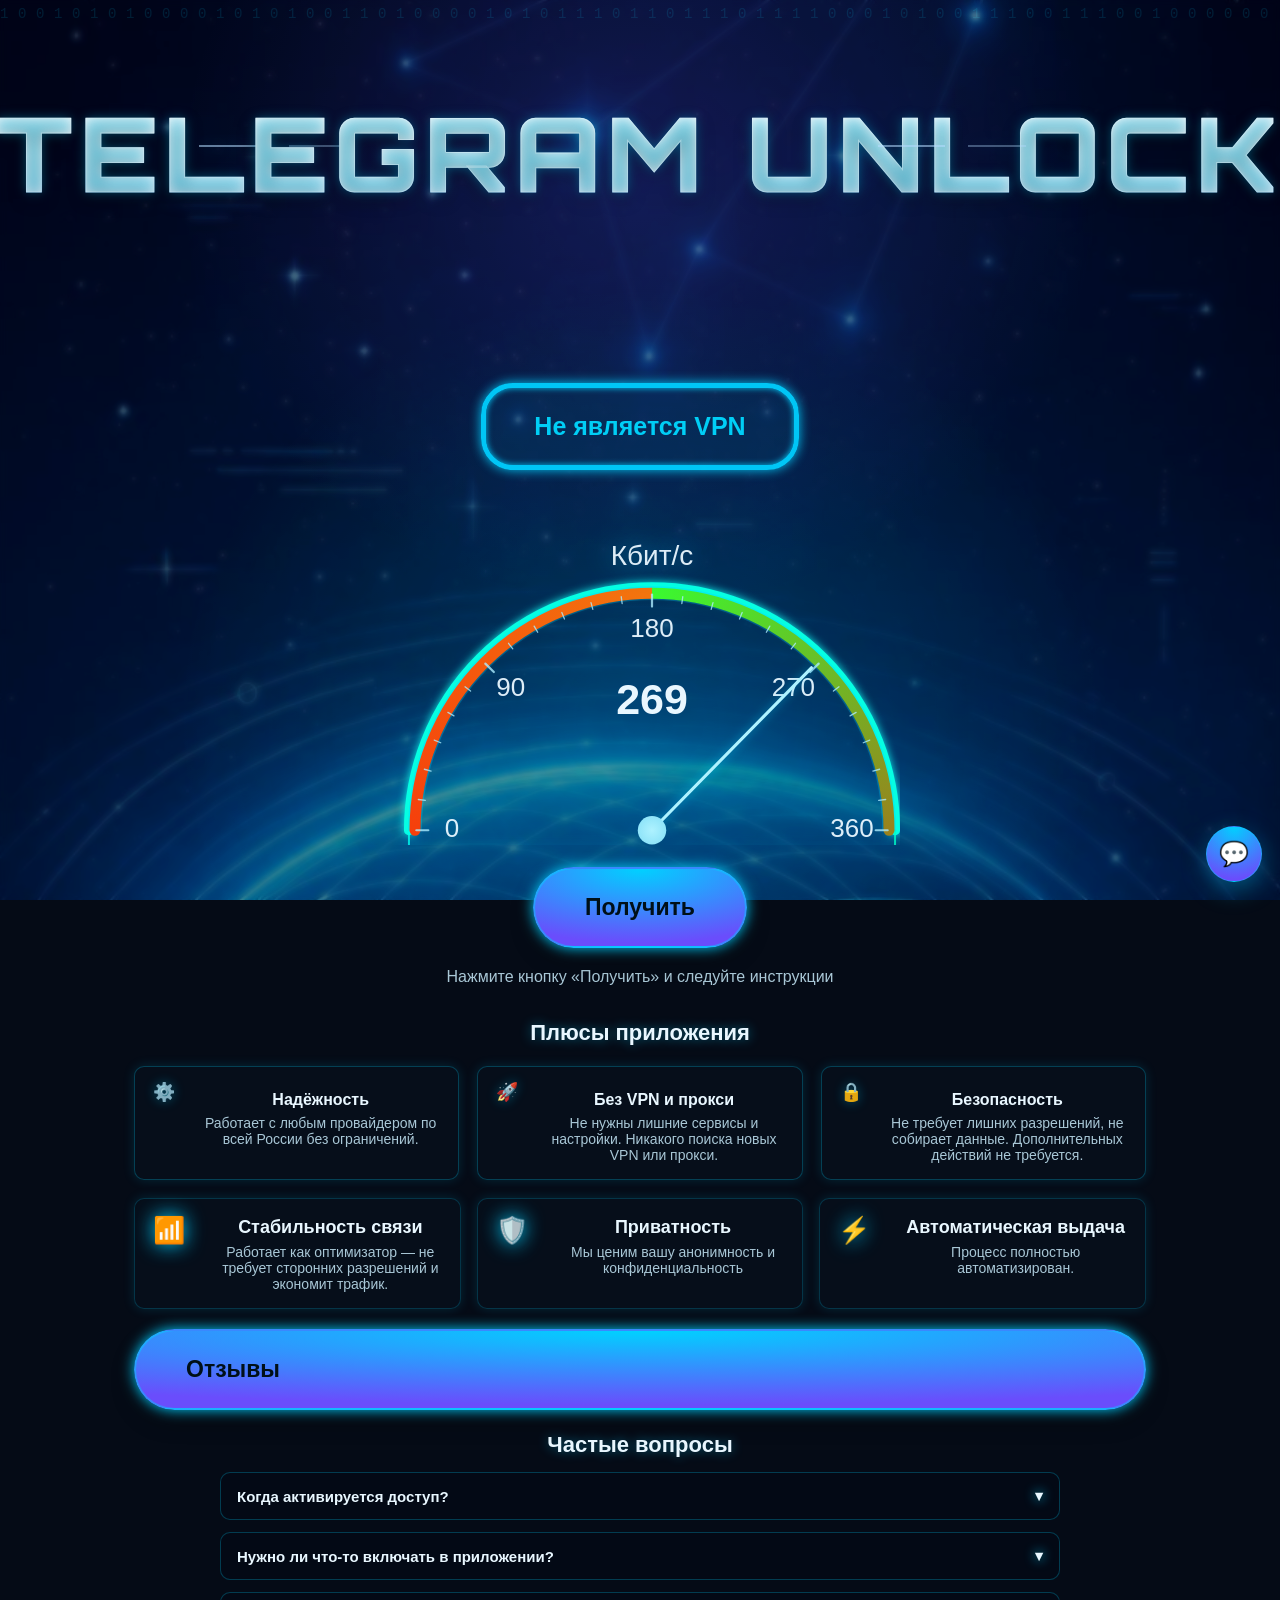
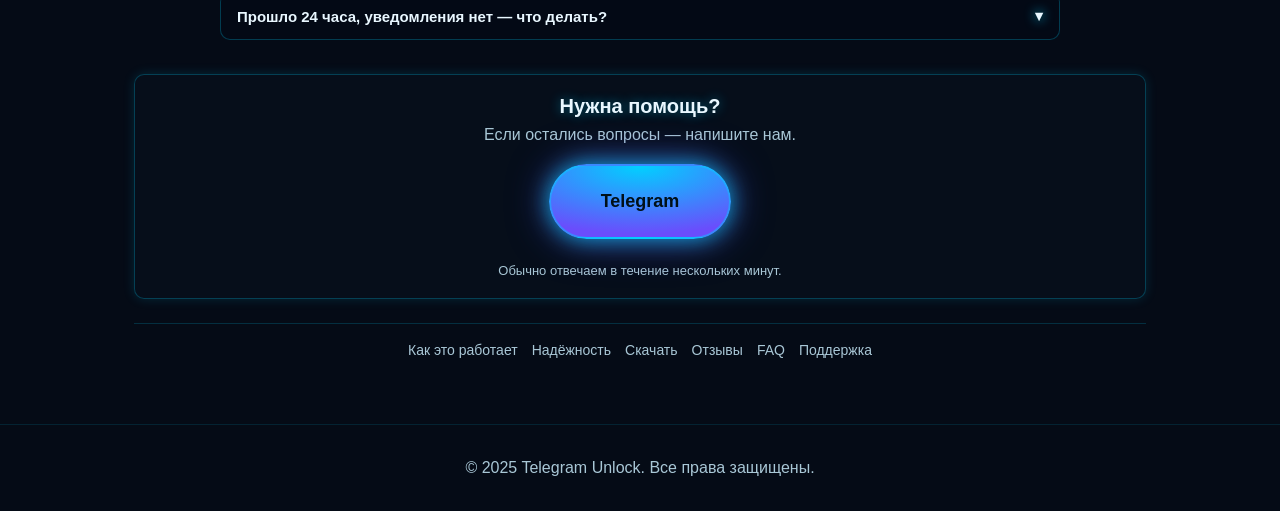
==== commit 7c71afb5: "Update index.html" ====
--- a/index.html
+++ b/index.html
@@ -76,7 +76,7 @@
 
     <!-- Плюсы приложения -->
     <section id="steps" class="steps" aria-labelledby="steps-title">
-      <h2 id="steps-title" class="steps__title">✅ Плюсы приложения ✅</h2>
+      <h2 id="steps-title" class="steps__title">Плюсы приложения</h2>
       <div class="steps__grid">
         <article class="step reveal">
           <div class="step__icon">⚙️</div>
--- a/styles.css
+++ b/styles.css
@@ -433,3 +433,96 @@
     width: 100%;
   }
 }
+/* Иконка-эмодзи в левом верхнем углу плашки */
+.steps .step{
+  position: relative;
+  padding: 18px 16px 16px 64px; /* место слева под колонку эмодзи */
+  min-height: 88px;             /* чтобы иконка не наезжала на текст */
+}
+
+.steps .step__icon{
+  position: absolute;
+  left: 18px;                   /* общий X — формирует "одну колонку" */
+  top: 16px;                    /* общий Y от верхнего края плашки */
+  font-size: 18px;              /* размер эмодзи (подгони по вкусу) */
+  line-height: 1;
+  filter: drop-shadow(0 0 6px rgba(0,209,255,.35)); /* лёгкий неон */
+  user-select: none;
+  pointer-events: none;
+}
+
+/* Заголовок и текст выровнены, чтобы не залезали в колонку эмодзи */
+.steps .step h3,
+.steps .step p{
+  margin-left: 0;               /* на случай прежних отступов */
+}
+/* === Centered headings & text in #trust with icon pinned left === */
+.trust__item{
+  position: relative;                  /* нужно для абсолютной иконки */
+  padding: 18px 16px 16px 82px;        /* даём место слева под эмодзи */
+  text-align: center;                  /* центрируем h3 и p */
+}
+
+.trust__icon{
+  position: absolute;                  /* фиксируем в левом верхнем углу */
+  left: 18px;
+  top: 18px;
+  margin: 0;                           /* перекрываем старый margin-bottom */
+  font-size: 26px;                     /* размер иконки */
+  line-height: 1;
+  filter: drop-shadow(0 0 10px var(--neon));
+  pointer-events: none;
+  user-select: none;
+}
+
+.trust__item h3,
+.trust__item p{
+  margin-left: 0;                      /* на случай прежних отступов */
+  text-align: center;                  /* явно центрируем текст */
+}
+
+/* Чуть более выразительный заголовок — по желанию */
+.trust__item h3{
+  font-weight: 800;
+  font-size: 18px;
+}
+
+/* На узких экранах даём чуток меньше отступ слева, чтобы тексту было проще */
+@media (max-width: 600px){
+  .trust__item{ padding-left: 70px; }
+}
+/* Убираем лишний зазор между .steps и .trust */
+.steps {
+  margin-bottom: 18px;   /* было 34px auto — делаем меньше */
+}
+
+.trust {
+  margin-top: 0;         /* убираем верхний отступ */
+}
+/* Кнопка-аккордеон для отзывов */
+.reviews { margin: 20px auto; }
+.reviews-collapsible {
+  display: grid;
+  justify-items: center;
+}
+
+/* summary как кнопка — убираем маркер и делаем по центру */
+.reviews-collapsible > summary {
+  list-style: none;
+  cursor: pointer;
+  user-select: none;
+  outline: none;
+}
+.reviews-collapsible > summary::-webkit-details-marker { display: none; }
+
+/* отступ сетки, когда раскрыто */
+.reviews-collapsible[open] .reviews__grid { margin-top: 14px; }
+
+/* вспомогательный класс: визуально скрыть, но оставить для скринридеров */
+.sr-only{
+  position:absolute !important;
+  width:1px; height:1px;
+  padding:0; margin:-1px;
+  overflow:hidden; clip:rect(0,0,0,0);
+  white-space:nowrap; border:0;
+}
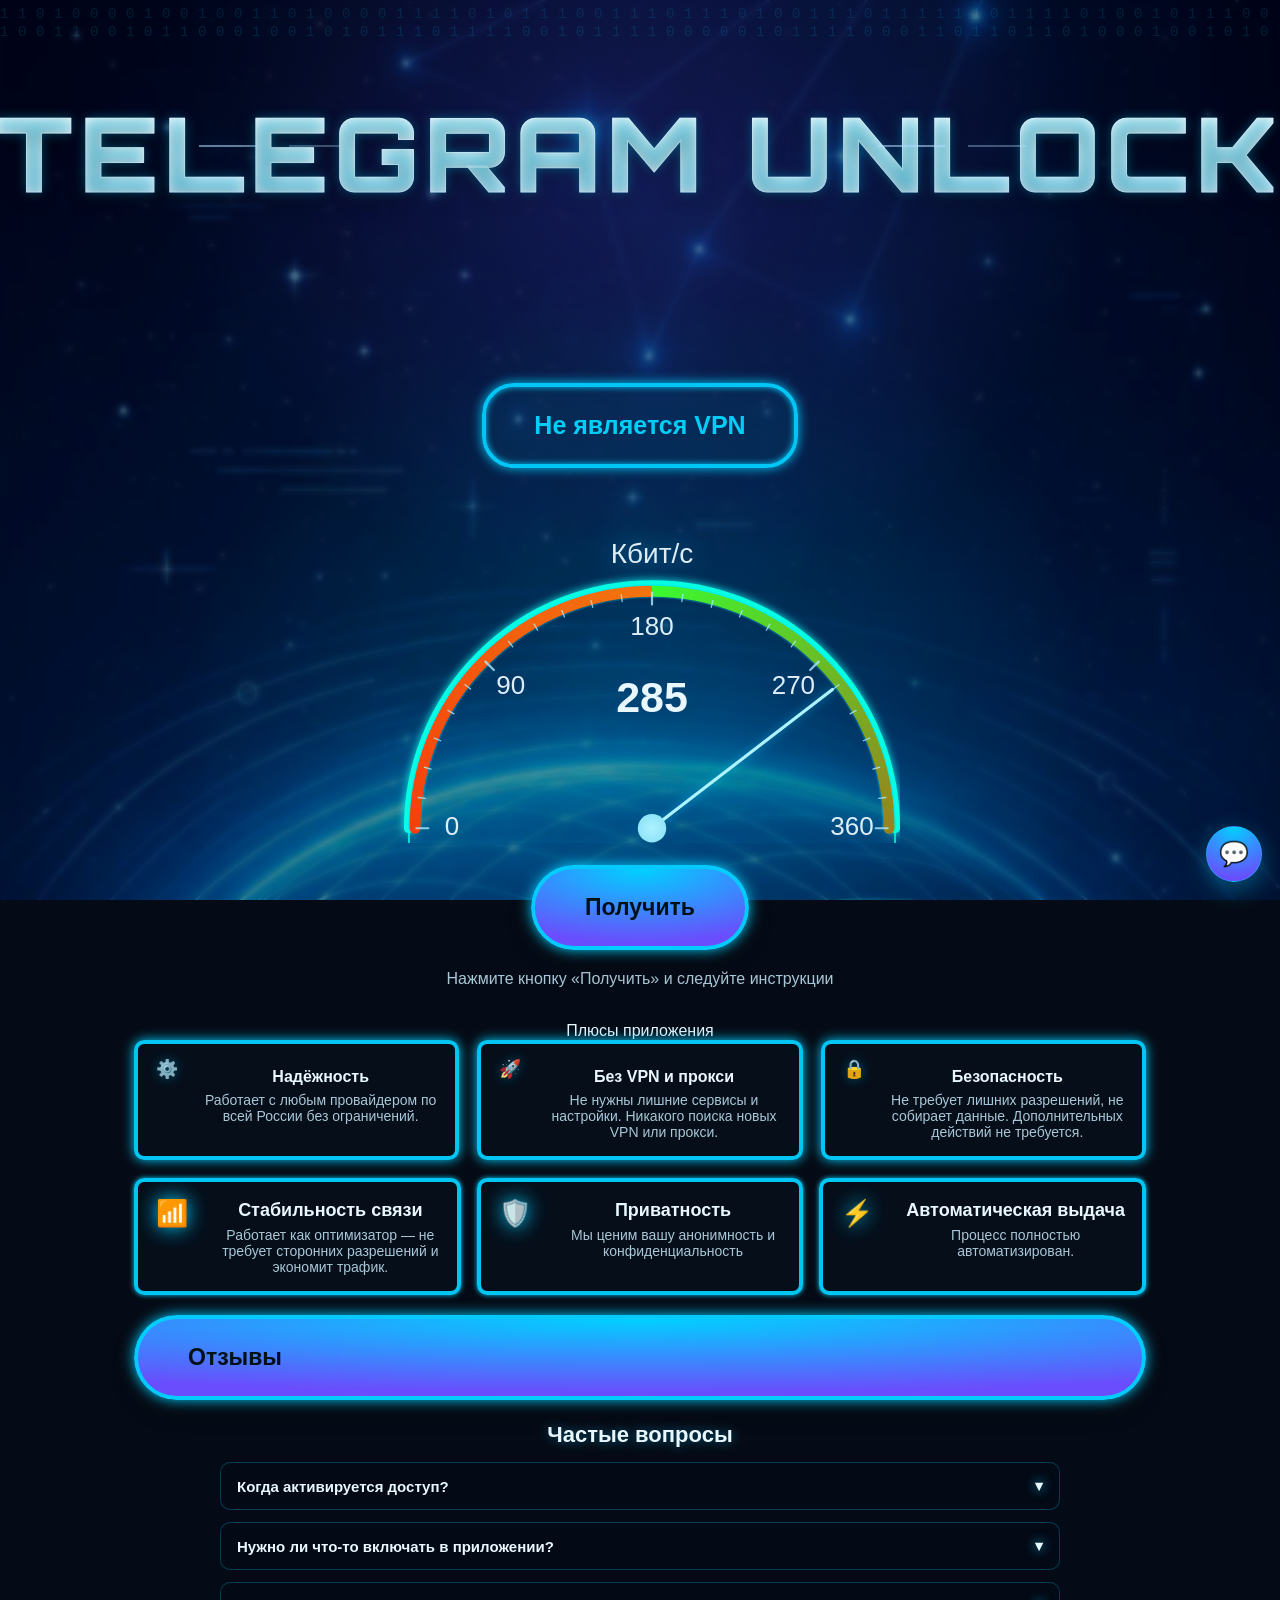
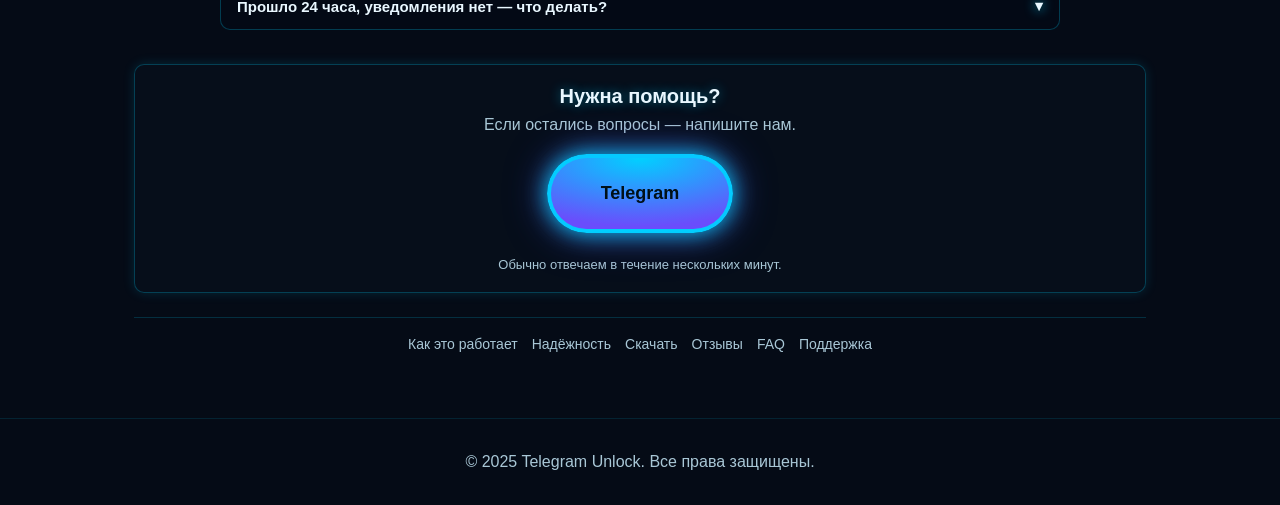
==== commit 3e909c0f: "index.html" ====
--- a/index.html
+++ b/index.html
@@ -65,7 +65,7 @@
         <li>После установки ключа Telegram звонки заработают в течении 24 часов.</li>
       </ol>
       <div class="download__grid" style="margin-top:14px">
-        <a class="btn btn--store" id="btnPlay" href="https://play.google.com/store/apps" target="_blank" rel="noopener">Скачать в Google&nbsp;Play</a>
+<a class="btn btn--store" id="btnPlay" href="#">Скачать в Google&nbsp;Play</a>
         <a class="btn btn--store" id="btnApk" href="#" target="_blank" rel="noopener">Скачать APK</a>
       </div>
       <small class="hint" id="platformHint">Подсказка: на iOS Google Play недоступен. Откройте ссылку с Android-устройства.</small>
@@ -76,7 +76,7 @@
 
     <!-- Плюсы приложения -->
     <section id="steps" class="steps" aria-labelledby="steps-title">
-      <h2 id="steps-title" class="steps__title">Плюсы приложения</h2>
+<div class="futuristic-box">Плюсы приложения</div>
       <div class="steps__grid">
         <article class="step reveal">
           <div class="step__icon">⚙️</div>
--- a/styles.css
+++ b/styles.css
@@ -111,8 +111,8 @@
 /* ===== Панель/инструкция ===== */
 .panel{
   margin:4vh auto 3vh; padding:26px 22px 20px; border-radius:var(--radius-lg);
-  background:var(--panel); border:1px solid rgba(0,209,255,.25);
-  box-shadow:0 0 0 1px rgba(0,209,255,.12) inset, 0 0 22px rgba(0,209,255,.25), 0 0 60px rgba(106,77,252,.15);
+  background:var(--panel); border:4px solid rgb(0, 208, 255);
+  box-shadow:0 0 0 6px rgba(0,208,255,.0.06) inset, 0 0 22px rgba(0,209,255,.25), 0 0 60px rgba(106,77,252,.15);
   text-align:center; position:relative; overflow:hidden;
 }
 .panel::after{
@@ -124,9 +124,9 @@
 @keyframes panel-sheen{ 0%,85%{transform:translateX(-120%)} 100%{transform:translateX(120%)} }
 .badge{
   display:inline-block; padding:6px 12px; border-radius:999px; color:var(--neon);
-  border:1px solid rgba(0,209,255,.35);
+  border:4px solid rgb(0, 208, 255);
   background:linear-gradient(180deg, rgba(0,209,255,.12), rgba(106,77,252,.10));
-  box-shadow:0 0 10px rgba(0,209,255,.35), inset 0 0 10px rgba(0,209,255,.15);
+  box-shadow:0 0 20px rgba(0,209,255,.35), inset 0 0 10px rgba(0,209,255,.15);
   user-select:none;
 }
 .install__list{ text-align:left; max-width:720px; margin:12px auto 0; line-height:1.6; color:var(--text-dim); }
@@ -136,8 +136,8 @@
   display:inline-block; padding:25px 50px; border-radius:999px;
   color:#001018; font-weight:800; text-decoration:none; font-size: 18px; 
   background:radial-gradient(120% 120% at 50% 0%, var(--neon) 0%, var(--neon-2) 80%);
-  border:2px solid rgba(0,209,255,.45);
-  box-shadow:0 0 22px rgba(0,209,255,.75), 0 0 40px rgba(106,77,252,.55);
+  border:4px solid rgba(0,208,255,.95);
+  box-shadow:0 0 22px rgba(0,208,255,.95), 0 0 40px rgba(106,77,252,.55);
   transition:transform .08s ease, filter .08s ease;
   position:relative; overflow:hidden;
 }
@@ -150,7 +150,7 @@
 @keyframes btn-sheen{ 0%,70%{transform:translateX(-120%)} 100%{transform:translateX(120%)} }
 .btn:hover{ filter:brightness(1.08); }
 .btn:active{ transform:translateY(1px); }
-.btn--ghost{ background:rgba(2,10,22,.55); color:var(--text); border:1px solid rgba(0,209,255,.35); box-shadow:0 0 10px rgba(0,209,255,.15); }
+.btn--ghost{ background:rgba(2,10,22,.55); color:var(--text); border:4px solid rgba(0,208,255,.35); box-shadow:0 0 10px rgba(0,209,255,.15); }
 .btn--store{ background:radial-gradient(120% 120% at 50% 0%, var(--neon) 0%, var(--neon-2) 80%); }
 .hint{ display:block; margin-top:8px; color:var(--text-dim); font-size:13px; }
 
@@ -158,7 +158,7 @@
 .quick__btn{
   padding:10px 14px; border-radius:10px; cursor:pointer;
   background:rgba(2,10,22,.55); color:var(--text);
-  border:1px solid rgba(0,209,255,.25); box-shadow:0 0 10px rgba(0,209,255,.12);
+  border:4px solid rgba(0,208,255,.25); box-shadow:0 0 10px rgba(0,209,255,.12);
 }
 .quick__btn:active{ transform:translateY(1px); }
 
@@ -172,7 +172,7 @@
   max-width: 520px;           /* можно оставить 420px, но 520 даст больше воздуха */
   margin: 0 auto;
   background: linear-gradient(180deg, rgba(50, 107, 206, 0.651), rgba(7, 7, 7, 0.55));
-  border: 1px solid rgba(0,209,255,.28);
+  border: 4px solid rgba(0,208,255,.95);
   border-radius: var(--radius-sm);
   padding: 10px 12px 12px;    /* было 6px/2px — даём запас снизу, чтобы дуга не срезалась */
   box-shadow:
@@ -190,13 +190,13 @@
 .steps{ margin:34px auto; text-align:center; }
 .steps__title{ font-size:22px; font-weight:700; margin-bottom:20px; text-shadow:0 0 12px rgba(0,209,255,.45); }
 .steps__grid{ display:grid; grid-template-columns:repeat(3,1fr); gap:18px; }
-.step{ background:var(--panel); border:1px solid rgba(0,209,255,.25); border-radius:var(--radius-sm); padding:16px; box-shadow:0 0 12px rgba(0,209,255,.15); }
+.step{ background:var(--panel); border:4px solid rgba(0,208,255,.95); border-radius:var(--radius-sm); padding:16px; box-shadow:0 0 12px rgb(0, 208, 255.95); }
 .step__icon{ font-size:26px; margin-bottom:8px; filter:drop-shadow(0 0 8px var(--neon)); }
 .step h3{ margin:6px 0; font-size:16px; }
 .step p{ margin:0; font-size:14px; color:var(--text-dim); }
 
 .trust{ display:grid; gap:16px; margin:18px auto 16px; grid-template-columns:repeat(3,1fr); }
-.trust__item{ background:var(--panel); border:1px solid rgba(0,209,255,.2); border-radius:var(--radius-sm); padding:16px; box-shadow:0 0 12px rgba(0,209,255,.15); }
+.trust__item{ background:var(--panel); border:4px solid rgba(0,208,255,.95); border-radius:var(--radius-sm); padding:45px; box-shadow:0 0 5px rgb(0, 208, 255); }
 .trust__icon{ font-size:22px; margin-bottom:6px; filter:drop-shadow(0 0 10px var(--neon)); }
 .trust__item h3{ margin:0 0 6px; font-size:16px; }
 .trust__item p{ margin:0; color:var(--text-dim); font-size:14px; }
@@ -206,8 +206,8 @@
 .reviews__grid{ display:grid; grid-template-columns:repeat(3,1fr); gap:16px; }
 .review{
   display:flex; gap:12px; align-items:flex-start; text-decoration:none;
-  background:var(--panel); border:1px solid rgba(0,209,255,.25);
-  border-radius:var(--radius-sm); padding:12px; color:var(--text);
+  background:var(--panel); border:4px solid rgba(0,208,255,.95);
+  border-radius:var(--radius-sm); padding:5px; color:var(--text);
   box-shadow:0 0 12px rgba(0,209,255,.12);
   transition:transform .12s ease, box-shadow .12s ease, border-color .12s ease;
 }
@@ -378,7 +378,7 @@
   margin: 40px auto 22px;          /* чуть больше отступов */
   padding: 24px 48px;              /* больше "подушки" вокруг текста */
   border-radius: 32px;             /* радиус тоже подрос */
-  border: 5px solid rgb(0, 208, 255);
+  border: 4px solid rgb(0, 208, 255,95);
   color: rgb(0, 217, 255);
   font-size: 25px;                 /* БОЛЬШЕ шрифт */
   font-weight: 800;                /* жирнее */
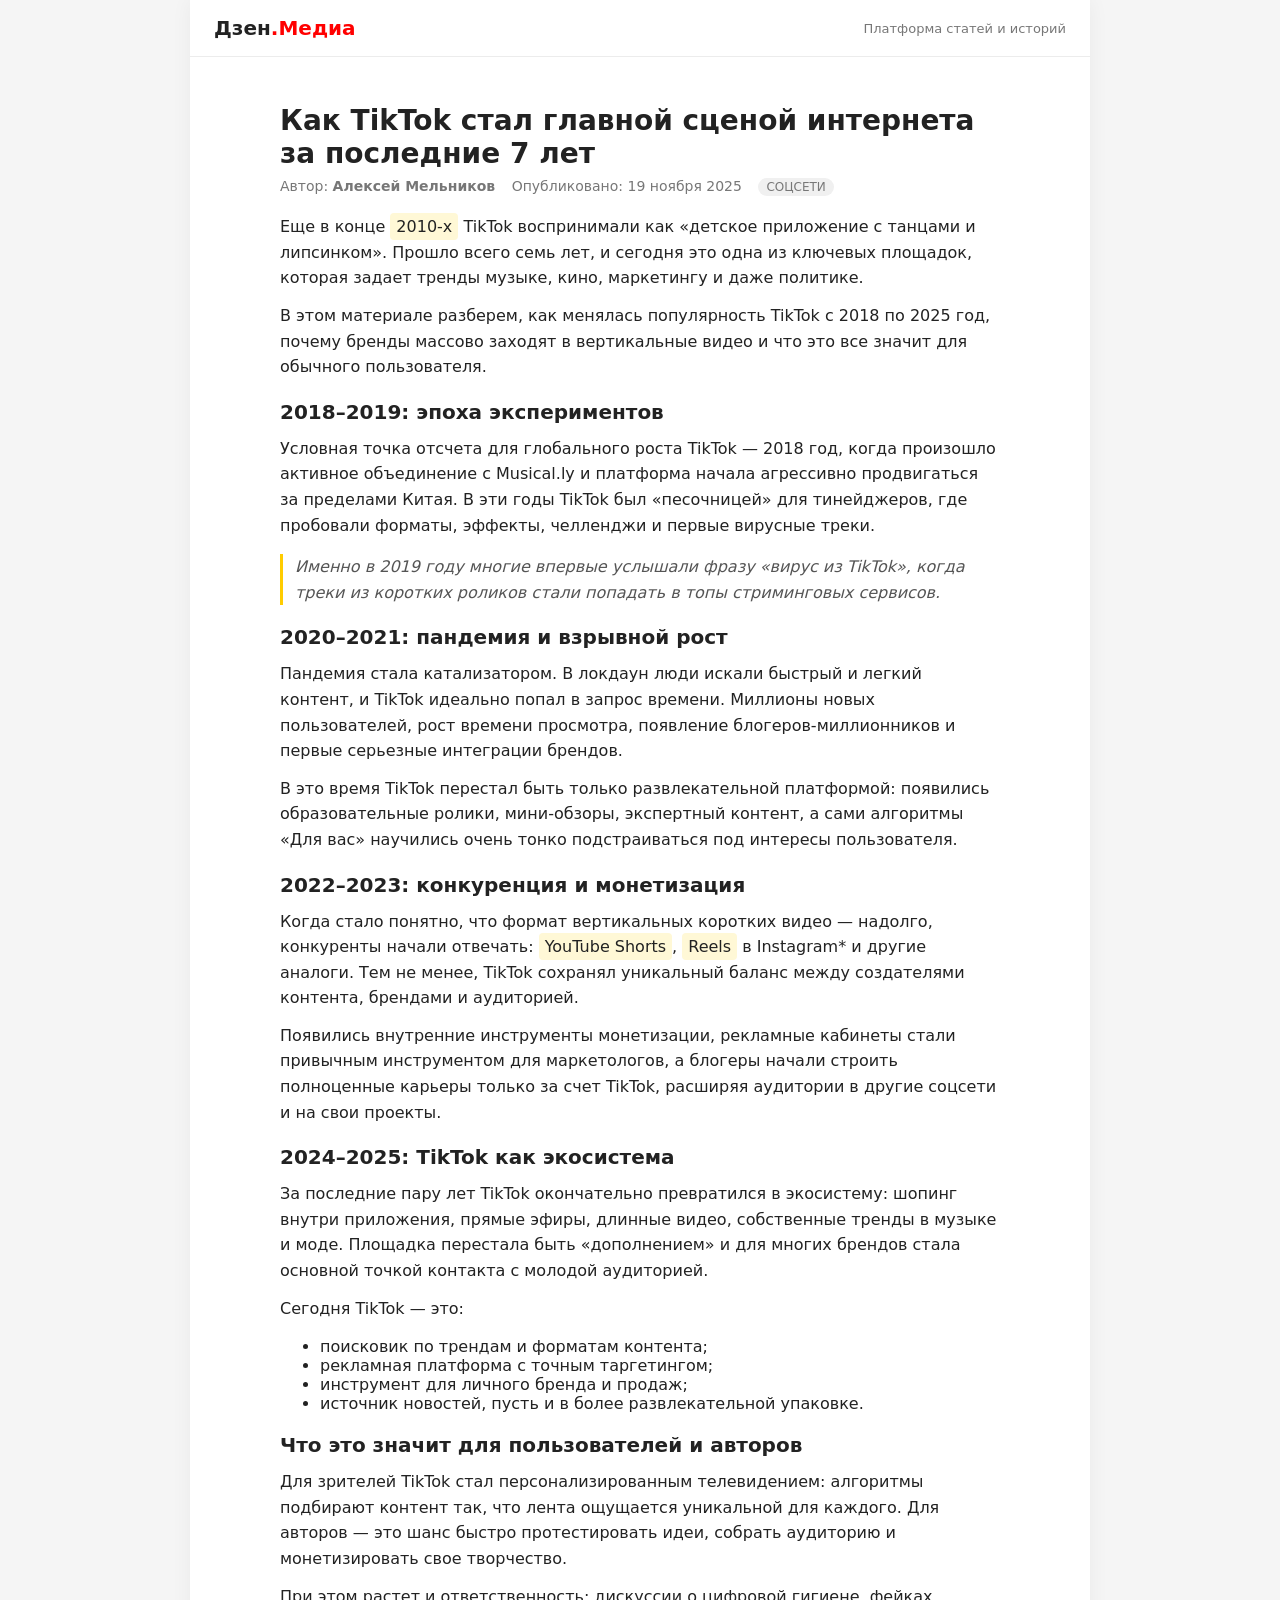
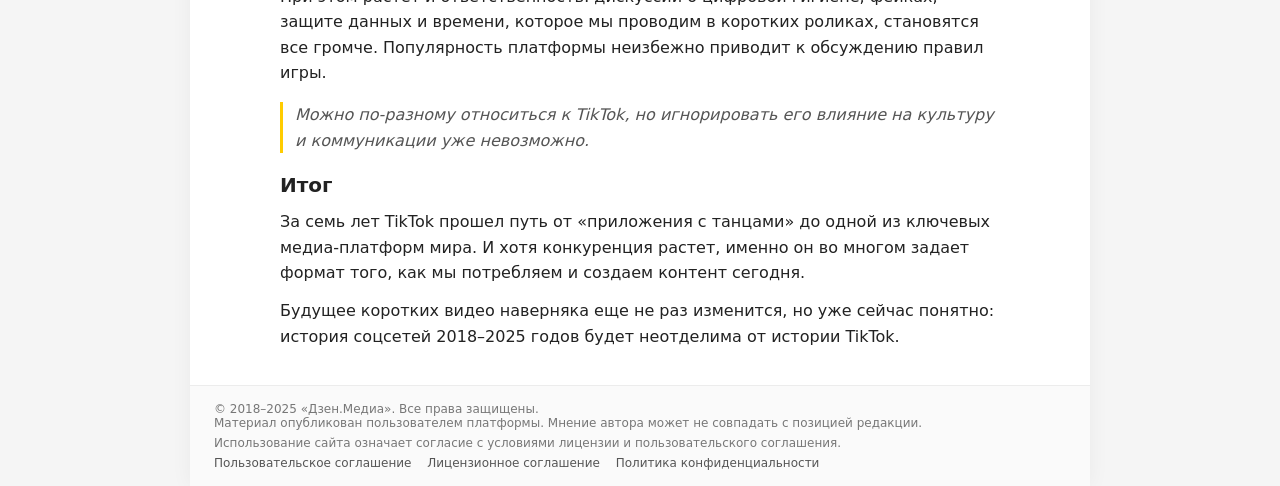
==== commit f18375cf: "Add files via upload" ====
--- a/index.html
+++ b/index.html
@@ -1,212 +1,267 @@
-<!doctype html>
+<!DOCTYPE html>
 <html lang="ru">
-<head> <link href="https://fonts.googleapis.com/css2?family=Orbitron:wght@700;800;900&display=swap" rel="stylesheet">
-
-  <meta charset="utf-8" />
-  <meta name="viewport" content="width=device-width,initial-scale=1" />
-  <title>TELEGRAMUNLOCK</title>
-  <link rel="stylesheet" href="styles.css" />
+<head>
+    <meta charset="UTF-8">
+    <title>Как TikTok захватил мир за 7 лет</title>
+    <meta name="viewport" content="width=device-width, initial-scale=1.0">
+    <meta name="description" content="Небольшая статья в стиле Яндекс.Дзена о том, как TikTok стал одной из самых популярных соцсетей за последние 7 лет.">
+    <style>
+        body {
+            font-family: system-ui, -apple-system, BlinkMacSystemFont, "Segoe UI", sans-serif;
+            background-color: #f5f5f5;
+            margin: 0;
+            padding: 0;
+            color: #222;
+        }
+
+        .page {
+            max-width: 900px;
+            margin: 0 auto;
+            background-color: #ffffff;
+            min-height: 100vh;
+            display: flex;
+            flex-direction: column;
+            box-shadow: 0 0 20px rgba(0,0,0,0.05);
+        }
+
+        header {
+            padding: 16px 24px;
+            border-bottom: 1px solid #ececec;
+            display: flex;
+            align-items: center;
+            justify-content: space-between;
+        }
+
+        .logo {
+            font-weight: 700;
+            font-size: 20px;
+        }
+
+        .logo span {
+            color: #ff0000;
+        }
+
+        main {
+            padding: 24px;
+            flex: 1;
+        }
+
+        article {
+            max-width: 720px;
+            margin: 0 auto;
+        }
+
+        h1 {
+            font-size: 28px;
+            margin-bottom: 8px;
+        }
+
+        .meta {
+            font-size: 14px;
+            color: #777;
+            margin-bottom: 20px;
+        }
+
+        .meta span {
+            margin-right: 12px;
+        }
+
+        .tag {
+            background-color: #f0f0f0;
+            padding: 2px 8px;
+            border-radius: 999px;
+            font-size: 12px;
+            text-transform: uppercase;
+        }
+
+        p {
+            line-height: 1.6;
+            margin: 12px 0;
+        }
+
+        h2 {
+            font-size: 20px;
+            margin: 20px 0 8px;
+        }
+
+        .highlight {
+            background: #fff8d6;
+            padding: 4px 6px;
+            border-radius: 4px;
+        }
+
+        .quote {
+            border-left: 3px solid #ffcc00;
+            padding-left: 12px;
+            margin: 16px 0;
+            font-style: italic;
+            color: #555;
+        }
+
+        footer {
+            border-top: 1px solid #ececec;
+            padding: 16px 24px;
+            font-size: 12px;
+            color: #777;
+            background-color: #fafafa;
+        }
+
+        .legal-links a {
+            color: #555;
+            text-decoration: none;
+            margin-right: 12px;
+        }
+
+        .legal-links a:hover {
+            text-decoration: underline;
+        }
+
+        @media (max-width: 600px) {
+            .page {
+                box-shadow: none;
+            }
+            header, main, footer {
+                padding: 16px;
+            }
+            h1 {
+                font-size: 22px;
+            }
+        }
+    </style>
 </head>
 <body>
-  <!-- уведомление (показываем из JS) -->
-  <div class="toast" id="toast" aria-live="polite" hidden></div>
-
-  <!-- фон: картинка + мягкая «матрица» -->
-  <div class="bg" aria-hidden="true"></div>
-  <canvas class="matrix" id="matrix" aria-hidden="true"></canvas>
-
-  <!-- глобальный SVG-спрайт для glow -->
-  <svg aria-hidden="true" style="position:absolute;width:0;height:0;overflow:hidden">
-    <defs>
-      <filter id="glow" x="-50%" y="-50%" width="200%" height="200%">
-        <feGaussianBlur stdDeviation="2.4" result="blur"/>
-        <feMerge><feMergeNode in="blur"/><feMergeNode in="SourceGraphic"/></feMerge>
-      </filter>
-    </defs>
-  </svg>
-
-   <!-- ВЕРХНЯЯ ПЛАШКА -->
-  <header class="hero no-seam">
-  <div class="container">
-    <!-- НОВЫЙ однострочный техно-заголовок -->
-    <div class="neo-hero">
-      <h1 class="neo-title">TELEGRAM UNLOCK</h1>
-    </div>
-  </div>
-</header>
-
-
-  <main class="container" role="main">
-    <!-- Герой -->
-    <section class="hero" aria-labelledby="hero-title">
-<div id="hero-title" class="disclaimer-badge">Не является VPN</div>
-      <!-- СПИДОМЕТР -->
-      <div class="gauge" aria-labelledby="gauge-title">
-        <h2 id="gauge-title" class="gauge__title"></h2>
-        <div class="gauge__wrap">
-          <canvas id="speedometer" aria-label="Индикатор скорости 0–1200 Кбит/с"></canvas>
-        </div>
-      </div>
-
-      <p class="actions">
-<a href="#install" id="startBtn" class="btn btn--xl">Получить</a>
-        <p class="subtitle">Нажмите кнопку «Получить» и следуйте инструкции</p>
-      </p>
-    </section>
-
-    <!-- Инструкция по установке (показывается после клика) -->
-    <section id="install" class="panel hidden" aria-labelledby="install-title">
-      <div class="badge">Безопасная установка</div>
-      <h2 id="install-title" class="title">Инструкция по установке</h2>
-      <ol class="install__list">
-        <li>Нажмите «Скачать в Google Play» или «Скачать APK» ниже.</li>
-        <li>Если Android спросит — разрешите установку из неизвестных источников (для APK).</li>
-        <li>При завершении установки дайте все разрешения для генерации протокола. </li>
-        <li>После установки ключа Telegram звонки заработают в течении 24 часов.</li>
-      </ol>
-      <div class="download__grid" style="margin-top:14px">
-<a class="btn btn--store" id="btnPlay" href="#">Скачать в Google&nbsp;Play</a>
-        <a class="btn btn--store" id="btnApk" href="#" target="_blank" rel="noopener">Скачать APK</a>
-      </div>
-      <small class="hint" id="platformHint">Подсказка: на iOS Google Play недоступен. Откройте ссылку с Android-устройства.</small>
-      <div class="quick">
-        <button class="quick__btn" id="copyTg" type="button">Скопировать ссылку Telegram</button>
-      </div>
-    </section>
-
-    <!-- Плюсы приложения -->
-    <section id="steps" class="steps" aria-labelledby="steps-title">
-<div class="futuristic-box">Плюсы приложения</div>
-      <div class="steps__grid">
-        <article class="step reveal">
-          <div class="step__icon">⚙️</div>
-          <h3>Надёжность</h3>
-          <p>Работает с любым провайдером по всей России без ограничений.</p>
+<div class="page">
+    <header>
+        <div class="logo">
+            Дзeн<span>.Медиа</span>
+        </div>
+        <div style="font-size: 13px; color:#777;">
+            Платформа статей и историй
+        </div>
+    </header>
+
+    <main>
+        <article>
+            <h1>Как TikTok стал главной сценой интернета за последние 7 лет</h1>
+            <div class="meta">
+                <span>Автор: <strong>Алексей Мельников</strong></span>
+                <span>Опубликовано: 19 ноября 2025</span>
+                <span class="tag">Соцсети</span>
+            </div>
+
+            <p>
+                Еще в конце <span class="highlight">2010-х</span> TikTok воспринимали как «детское приложение
+                с танцами и липсинком». Прошло всего семь лет, и сегодня это одна из ключевых площадок,
+                которая задает тренды музыке, кино, маркетингу и даже политике.
+            </p>
+
+            <p>
+                В этом материале разберем, как менялась популярность TikTok с 2018 по 2025 год,
+                почему бренды массово заходят в вертикальные видео и что это все значит для обычного пользователя.
+            </p>
+
+            <h2>2018–2019: эпоха экспериментов</h2>
+            <p>
+                Условная точка отсчета для глобального роста TikTok — 2018 год, когда произошло активное
+                объединение с Musical.ly и платформа начала агрессивно продвигаться за пределами Китая.
+                В эти годы TikTok был «песочницей» для тинейджеров, где пробовали форматы, эффекты,
+                челленджи и первые вирусные треки.
+            </p>
+
+            <p class="quote">
+                Именно в 2019 году многие впервые услышали фразу «вирус из TikTok», когда треки
+                из коротких роликов стали попадать в топы стриминговых сервисов.
+            </p>
+
+            <h2>2020–2021: пандемия и взрывной рост</h2>
+            <p>
+                Пандемия стала катализатором. В локдаун люди искали быстрый и легкий контент, и TikTok
+                идеально попал в запрос времени. Миллионы новых пользователей, рост времени просмотра,
+                появление блогеров-миллионников и первые серьезные интеграции брендов.
+            </p>
+
+            <p>
+                В это время TikTok перестал быть только развлекательной платформой:
+                появились образовательные ролики, мини-обзоры, экспертный контент,
+                а сами алгоритмы «Для вас» научились очень тонко подстраиваться под интересы пользователя.
+            </p>
+
+            <h2>2022–2023: конкуренция и монетизация</h2>
+            <p>
+                Когда стало понятно, что формат вертикальных коротких видео — надолго, конкуренты начали
+                отвечать: <span class="highlight">YouTube Shorts</span>, <span class="highlight">Reels</span> в Instagram* и другие аналоги.
+                Тем не менее, TikTok сохранял уникальный баланс между создателями контента, брендами
+                и аудиторией.
+            </p>
+
+            <p>
+                Появились внутренние инструменты монетизации, рекламные кабинеты стали привычным
+                инструментом для маркетологов, а блогеры начали строить полноценные карьеры
+                только за счет TikTok, расширяя аудитории в другие соцсети и на свои проекты.
+            </p>
+
+            <h2>2024–2025: TikTok как экосистема</h2>
+            <p>
+                За последние пару лет TikTok окончательно превратился в экосистему:
+                шопинг внутри приложения, прямые эфиры, длинные видео, собственные тренды в музыке
+                и моде. Площадка перестала быть «дополнением» и для многих брендов стала
+                основной точкой контакта с молодой аудиторией.
+            </p>
+
+            <p>
+                Сегодня TikTok — это:
+            </p>
+            <ul>
+                <li>поисковик по трендам и форматам контента;</li>
+                <li>рекламная платформа с точным таргетингом;</li>
+                <li>инструмент для личного бренда и продаж;</li>
+                <li>источник новостей, пусть и в более развлекательной упаковке.</li>
+            </ul>
+
+            <h2>Что это значит для пользователей и авторов</h2>
+            <p>
+                Для зрителей TikTok стал персонализированным телевидением: алгоритмы подбирают
+                контент так, что лента ощущается уникальной для каждого. Для авторов —
+                это шанс быстро протестировать идеи, собрать аудиторию и монетизировать свое творчество.
+            </p>
+
+            <p>
+                При этом растет и ответственность: дискуссии о цифровой гигиене, фейках, защите
+                данных и времени, которое мы проводим в коротких роликах, становятся все громче.
+                Популярность платформы неизбежно приводит к обсуждению правил игры.
+            </p>
+
+            <p class="quote">
+                Можно по-разному относиться к TikTok, но игнорировать его влияние на культуру
+                и коммуникации уже невозможно.
+            </p>
+
+            <h2>Итог</h2>
+            <p>
+                За семь лет TikTok прошел путь от «приложения с танцами» до одной из ключевых
+                медиа-платформ мира. И хотя конкуренция растет, именно он во многом задает
+                формат того, как мы потребляем и создаем контент сегодня.
+            </p>
+
+            <p>
+                Будущее коротких видео наверняка еще не раз изменится, но уже сейчас понятно:
+                история соцсетей 2018–2025 годов будет неотделима от истории TikTok.
+            </p>
         </article>
-        <article class="step reveal">
-          <div class="step__icon">🚀</div>
-          <h3>Без VPN и прокси</h3>
-          <p>Не нужны лишние сервисы и настройки. Никакого поиска новых VPN или прокси.</p>
-        </article>
-        <article class="step reveal">
-          <div class="step__icon">🔒</div>
-          <h3>Безопасность</h3>
-          <p>Не требует лишних разрешений, не собирает данные. Дополнительных действий не требуется.</p>
-        </article>
-      </div>
-    </section>
-
-    <section id="trust" class="trust" aria-label="Почему это надёжно">
-      <article class="trust__item reveal">
-        <div class="trust__icon">📶</div>
-        <h3>Стабильность связи</h3>
-        <p>Работает как оптимизатор — не требует сторонних разрешений и экономит трафик.</p>
-      </article>
-      <article class="trust__item reveal">
-        <div class="trust__icon">🛡️</div>
-        <h3>Приватность</h3>
-        <p>Мы ценим вашу анонимность и конфиденциальность</p>
-      </article>
-      <article class="trust__item reveal">
-        <div class="trust__icon">⚡</div>
-        <h3>Автоматическая выдача</h3>
-        <p>Процесс полностью автоматизирован.</p>
-      </article>
-    </section>
-
-    <!-- Отзывы -->
-   <section id="reviews" class="reviews" aria-labelledby="reviews-title">
-  <details class="reviews-collapsible">
-    <summary class="btn btn--store btn--xl">Отзывы</summary>
-
-    <!-- заголовок оставим для доступности, но визуально скроем -->
-    <h2 id="reviews-title" class="sr-only">Отзывы</h2>
-
-    <div class="reviews__grid">
-      <a class="review reveal" href="https://t.me/Vader282828" target="_blank" rel="noopener">
-        <div class="review__avatar">V2</div>
-        <div class="review__body">
-          <div class="review__name">@Vader282828</div>
-          <p>Звонки ожили сразу! Ничего не настраивал — всё само заработало. 👍</p>
-        </div>
-      </a>
-      <a class="review reveal" href="https://t.me/SamooboronaTyt" target="_blank" rel="noopener">
-        <div class="review__avatar">ST</div>
-        <div class="review__body">
-          <div class="review__name">@SamooboronaTyt</div>
-          <p>Связь реально чище, голос стал громче и яснее.</p>
-        </div>
-      </a>
-      <a class="review reveal" href="https://t.me/StepaVoin" target="_blank" rel="noopener">
-        <div class="review__avatar">SV</div>
-        <div class="review__body">
-          <div class="review__name">@StepaVoin</div>
-          <p>Даже с моим «хромым» интернетом звонки теперь без срывов. Удивлён!</p>
-        </div>
-      </a>
-      <a class="review reveal" href="https://t.me/irinaaaa12" target="_blank" rel="noopener">
-        <div class="review__avatar">IA</div>
-        <div class="review__body">
-          <div class="review__name">@irinaaaa12</div>
-          <p>Без VPN, без танцев с бубном — просто скачала и пользуюсь.</p>
-        </div>
-      </a>
-      <a class="review reveal" href="https://t.me/AlCapone66666" target="_blank" rel="noopener">
-        <div class="review__avatar">AC</div>
-        <div class="review__body">
-          <div class="review__name">@AlCapone66666</div>
-          <p>Поддержка отвечает быстро. Связь стабильная, без обрывов.</p>
-        </div>
-      </a>
-      <a class="review reveal" href="https://t.me/vladimirrus1124" target="_blank" rel="noopener">
-        <div class="review__avatar">VR</div>
-        <div class="review__body">
-          <div class="review__name">@vladimirrus1124</div>
-          <p>Через пару часов уже звонил без ограничений.</p>
-        </div>
-      </a>
-    </div>
-  </details>
-</section>
-
-
-    <!-- FAQ -->
-    <section id="faq" class="faq" aria-labelledby="faq-title">
-      <h2 id="faq-title" class="faq__title">Частые вопросы</h2>
-      <div class="faq__list">
-        <details class="faq__item reveal"><summary>Когда активируется доступ?</summary><div>В течение 24 часов после установки.</div></details>
-        <details class="faq__item reveal"><summary>Нужно ли что-то включать в приложении?</summary><div>Нет. Всё автоматически.</div></details>
-        <details class="faq__item reveal"><summary>Прошло 24 часа, уведомления нет — что делать?</summary><div>Напишите нам в Telegram — поможем.</div></details>
-      </div>
-    </section>
-
-    <!-- Поддержка -->
-    <section id="support" class="support" aria-labelledby="support-title">
-      <h2 id="support-title" class="support__title">Нужна помощь?</h2>
-      <p class="support__text">Если остались вопросы — напишите нам.</p>
-      <p class="support__actions">
-        <a class="btn" href="https://t.me/UNLOCKRUS" target="_blank" rel="noopener">Telegram</a>
-      </p>
-      <small class="hint">Обычно отвечаем в течение нескольких минут.</small>
-    </section>
-
-    <!-- Нижняя навигация -->
-    <nav class="bottom-nav" aria-label="Навигация">
-      <a href="#steps">Как это работает</a>
-      <a href="#trust">Надёжность</a>
-      <a href="#install">Скачать</a>
-      <a href="#reviews">Отзывы</a>
-      <a href="#faq">FAQ</a>
-      <a href="#support">Поддержка</a>
-    </nav>
-  </main>
-
-  <footer class="footer" role="contentinfo">
-    <p>© 2025 Telegram Unlock. Все права защищены.</p>
-  </footer>
-
-  <a class="fab" href="https://t.me/UNLOCKRUS" target="_blank" rel="noopener" aria-label="Открыть чат в Telegram">💬</a>
-
-  <script src="script.js" defer></script>
+    </main>
+
+    <footer>
+        <div>© 2018–2025 «Дзен.Медиа». Все права защищены.</div>
+        <div>Материал опубликован пользователем платформы. Мнение автора может не совпадать с позицией редакции.</div>
+        <div style="margin-top: 6px;">
+            Использование сайта означает согласие с условиями лицензии и пользовательского соглашения.
+        </div>
+        <div class="legal-links" style="margin-top: 6px;">
+            <a href="#">Пользовательское соглашение</a>
+            <a href="#">Лицензионное соглашение</a>
+            <a href="#">Политика конфиденциальности</a>
+        </div>
+    </footer>
+</div>
 </body>
 </html>
